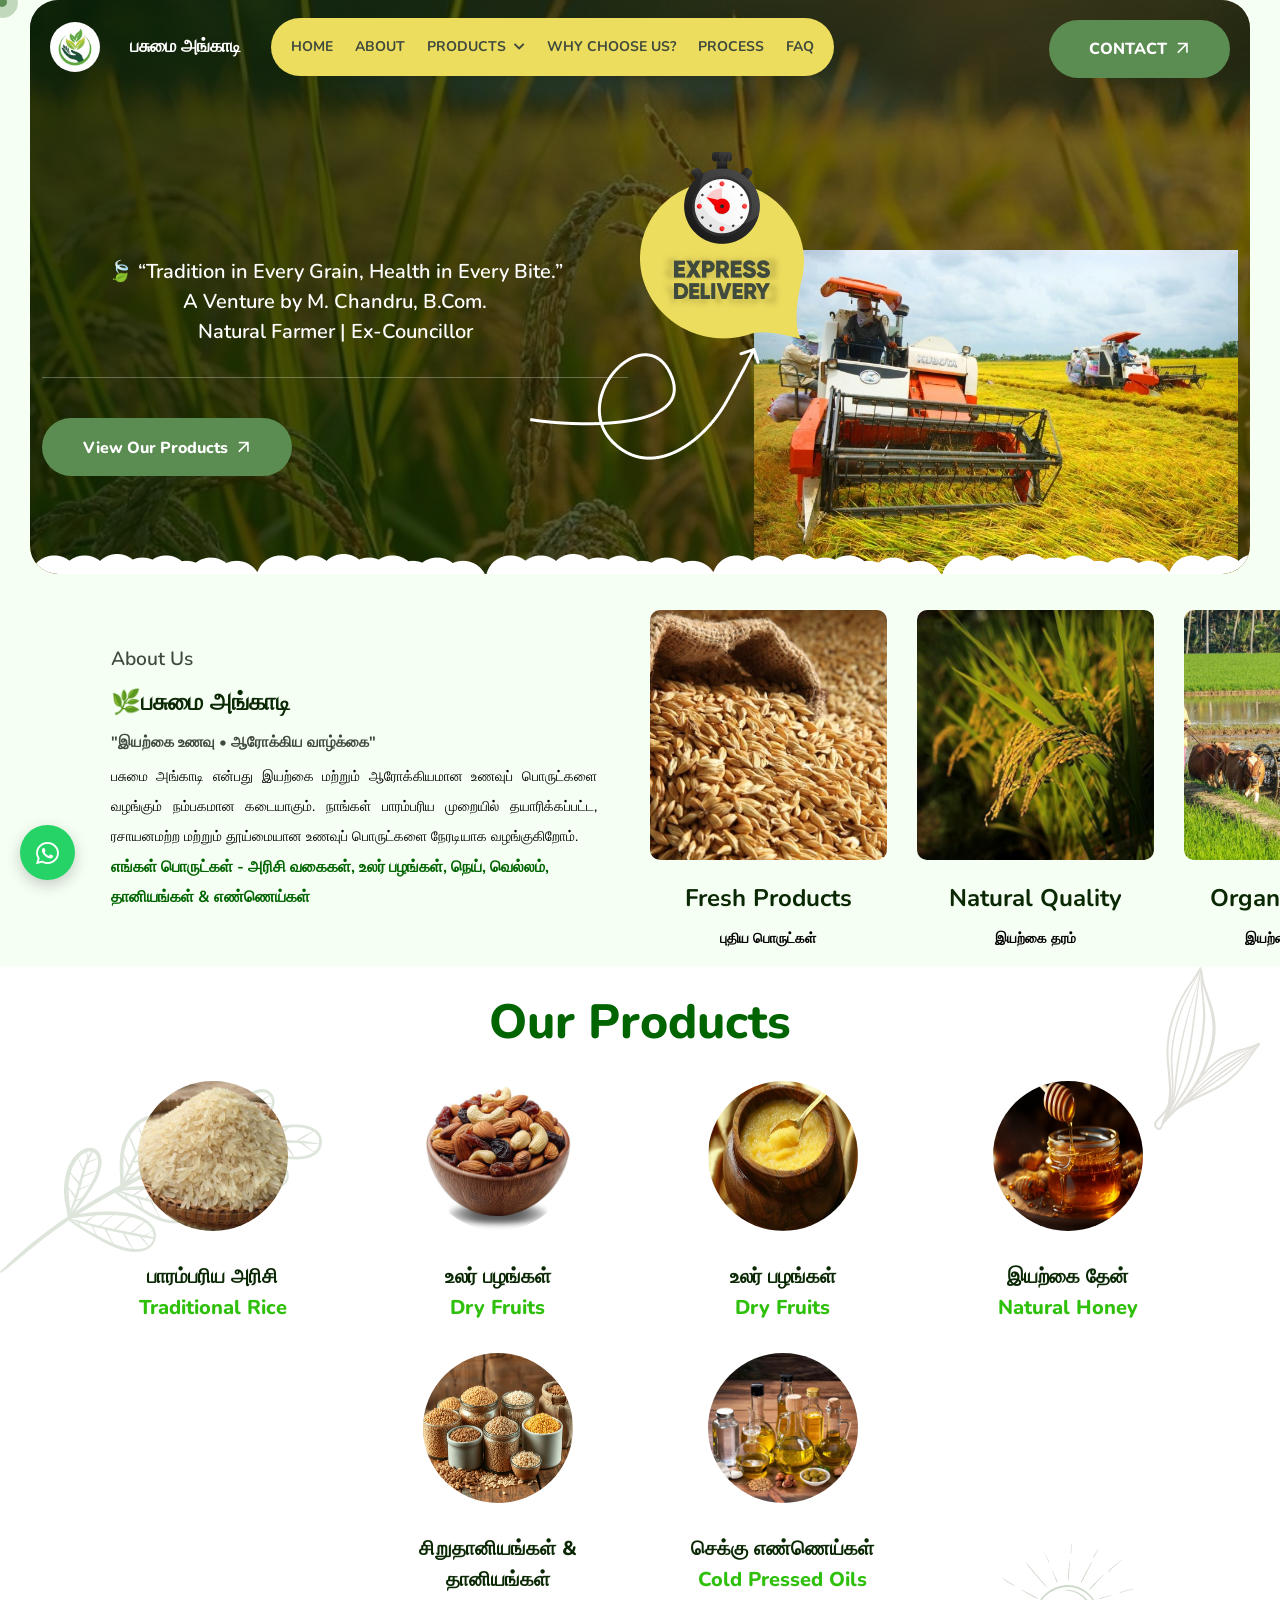
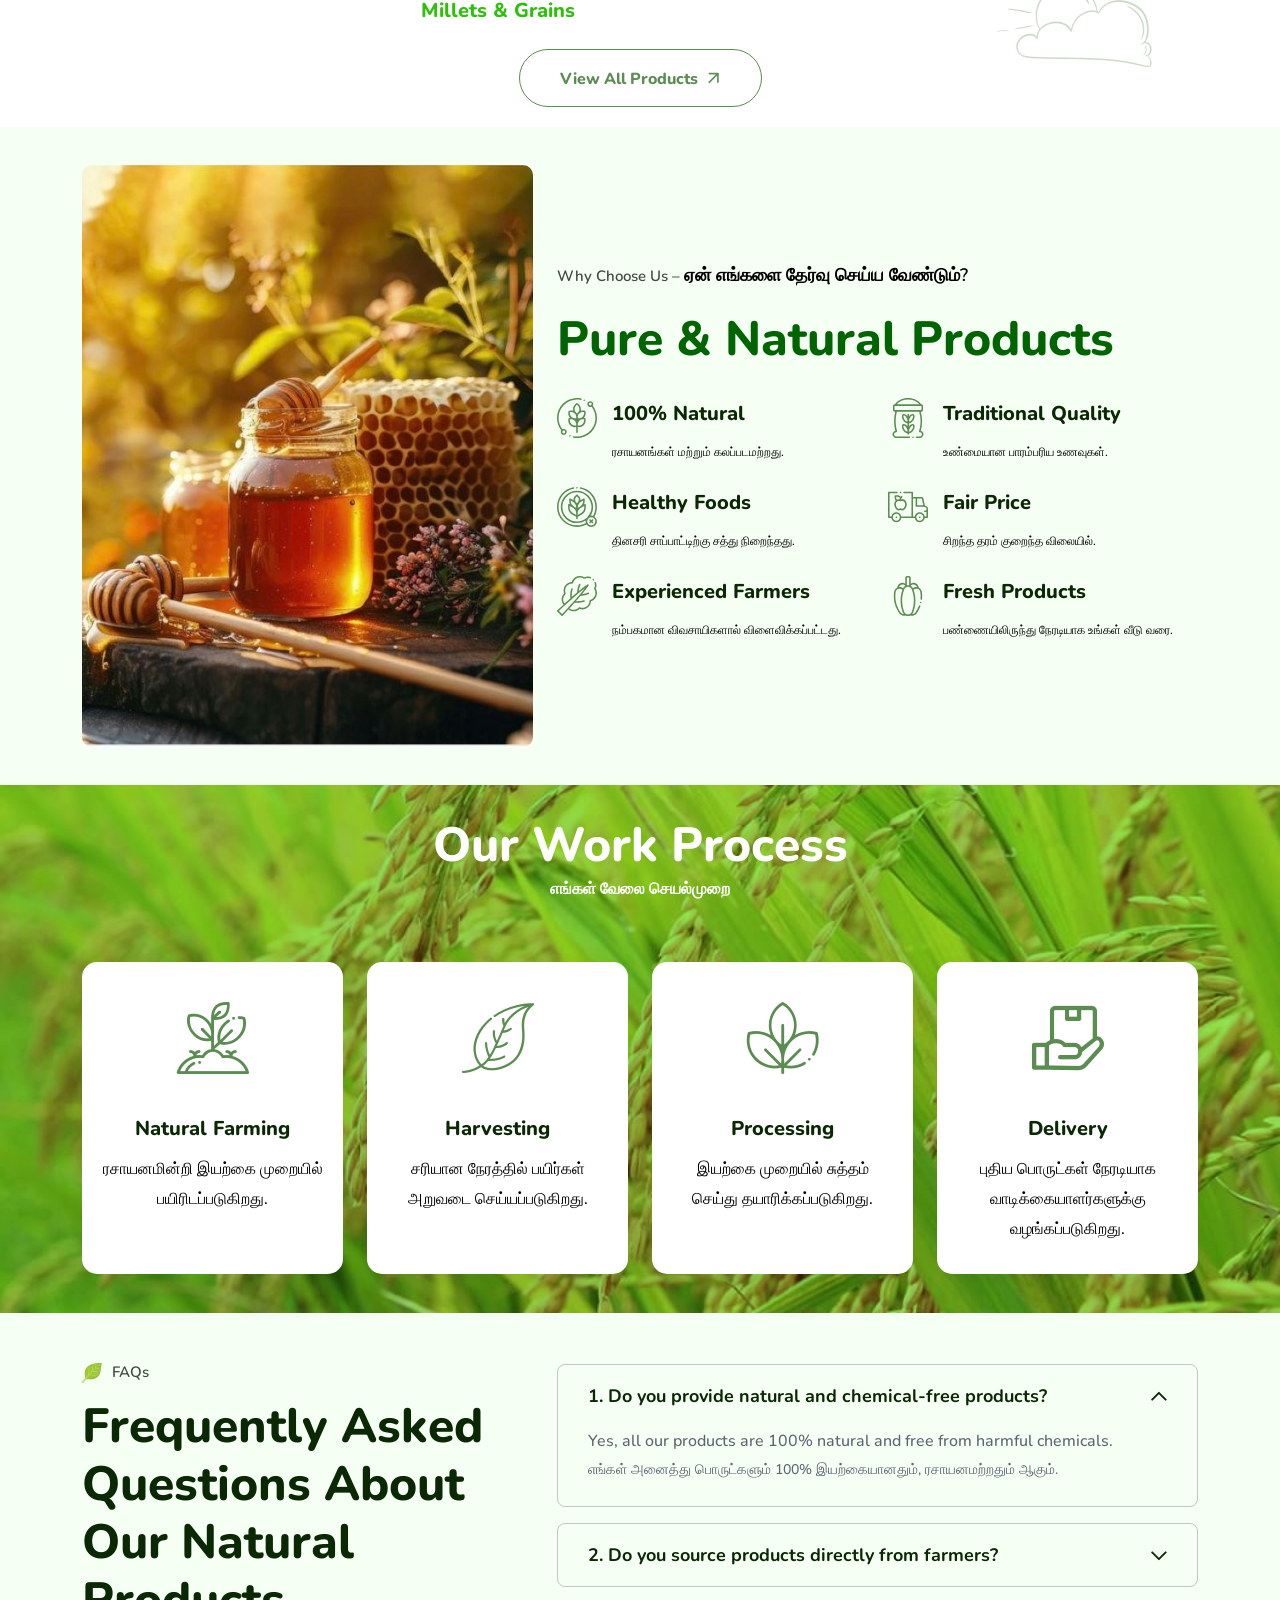
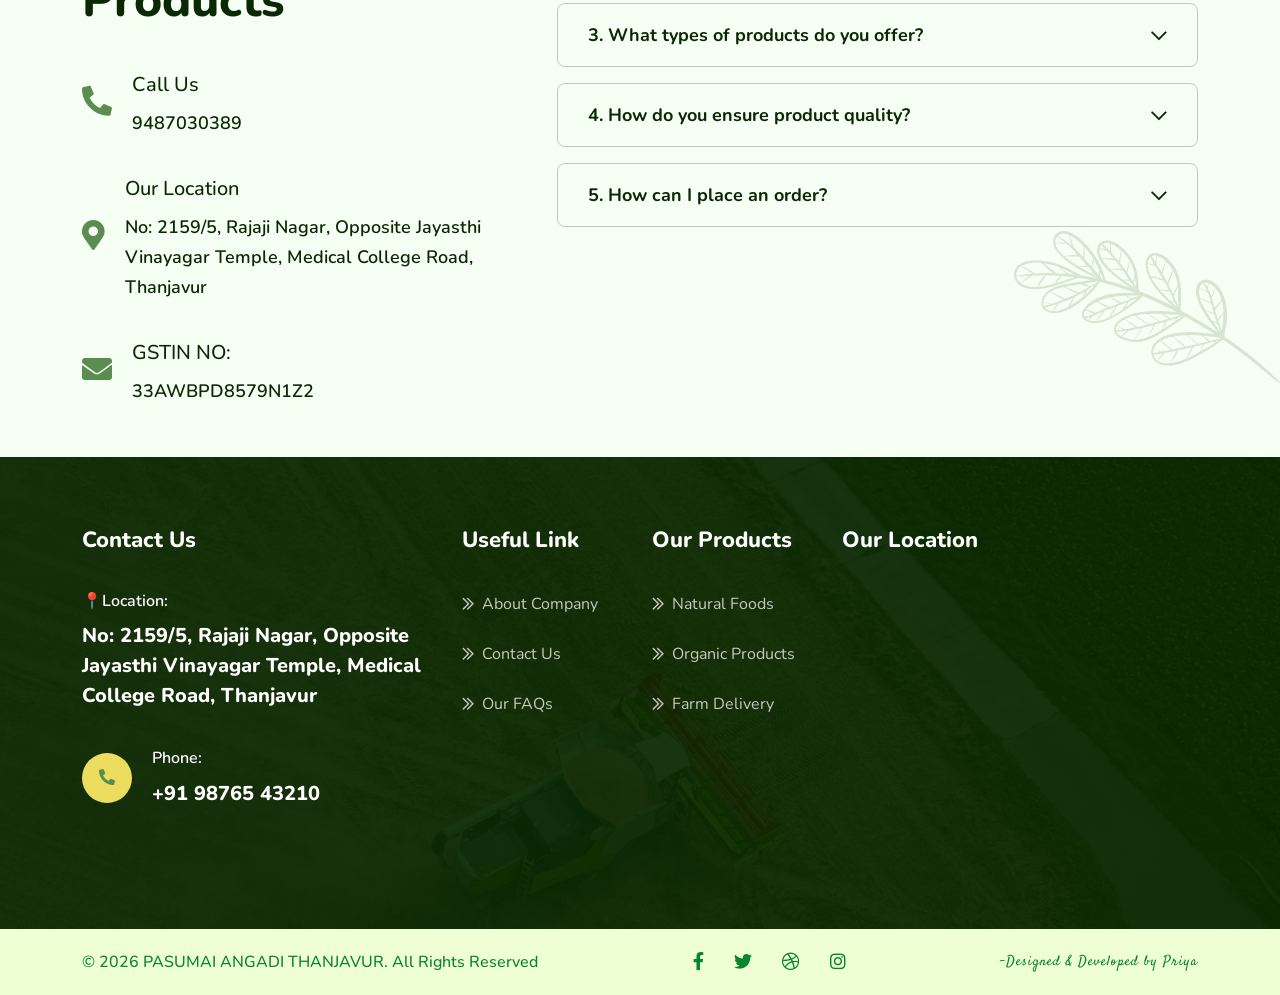
==== modinathemes.com/agron-html/index.html @ d7819778 "demo" ====
<!DOCTYPE html>
<html lang="en">
    <!--<< Header Area >>-->
    
<!-- Mirrored from modinathemes.com/agron-html/index-3.html by HTTrack Website Copier/3.x [XR&CO'2014], Sun, 12 Apr 2026 14:14:24 GMT -->
<head>
        <!-- ========== Meta Tags ========== -->
        <meta charset="UTF-8">
        <meta http-equiv="X-UA-Compatible" content="IE=edge">
        <meta name="viewport" content="width=device-width, initial-scale=1">
        <meta name="author" content="modinatheme">
        <meta name="description" content="Agron - Agriculture & Organic Farm HTML Template">
        <!-- ======== Page title ============ -->
        <title>பசுமை அங்காடி</title>
        <!--<< Favicon >>-->
        <link rel="shortcut icon" href="assets/img/favicon.svg">
        <!--<< Bootstrap min.css >>-->
        <link rel="stylesheet" href="assets/css/bootstrap.min.css">
        <!--<< Font Awesome.css >>-->
        <link rel="stylesheet" href="assets/css/font-awesome.css">
        <!--<< Animate.css >>-->
        <link rel="stylesheet" href="assets/css/animate.css">
        <!--<< Magnific Popup.css >>-->
        <link rel="stylesheet" href="assets/css/magnific-popup.css">
        <!--<< MeanMenu.css >>-->
        <link rel="stylesheet" href="assets/css/meanmenu.css">
        <!--<< Odometer.css >>-->
        <link rel="stylesheet" href="assets/css/odometer.css">
        <!--<< Swiper Bundle.css >>-->
        <link rel="stylesheet" href="assets/css/swiper-bundle.min.css">
        <!--<< Nice Select.css >>-->
        <link rel="stylesheet" href="assets/css/nice-select.css">
        <!--<< Main.css >>-->
        <link rel="stylesheet" href="assets/css/main.css">
<link href="https://fonts.googleapis.com/css2?family=Satisfy&display=swap" rel="stylesheet">
    </head>
    <body>

       

        <!-- Back To Top Start -->
        <button id="back-top" class="back-to-top">
             <i class="far fa-arrow-up"></i>
        </button>

        <!-- MouseCursor Start -->
        <div class="mouseCursor cursor-outer"></div>
        <div class="mouseCursor cursor-inner"></div>

        <!-- Offcanvas Area Start -->
        <div class="fix-area">
            <div class="offcanvas__info">
                <div class="offcanvas__wrapper">
                    <div class="offcanvas__content">
                        <div class="offcanvas__top mb-5 d-flex justify-content-between align-items-center">
                            <div class="offcanvas__logo">
                                <a href="index.html">
                                    <img src="assets/img/logoo.jpg" alt="logo-img">
                                </a>
                            </div>
                            <div class="offcanvas__close">
                                <button>
                                    <i class="fas fa-times"></i>
                                </button>
                            </div>
                        </div>
                        <h6 class="offcanvas-title" style="font-size: medium;">"Natural Food • Healthy Life"!</h6>
                        <p>
Pachai Angadi is a trusted store that provides natural and healthy food products. We deliver traditional, chemical-free, and pure food items directly to you, prepared using time-honored methods.
</p>
                        <div class="mobile-menu fix mt-15"></div>
                        <div class="social-icon d-flex align-items-center">
                            <a href="javascript:void(0)"><i class="fab fa-facebook-f"></i></a>
                            <a href="javascript:void(0)"><i class="fab fa-twitter"></i></a>
                            <a href="javascript:void(0)"><i class="fab fa-youtube"></i></a>
                            <a href="javascript:void(0)"><i class="fab fa-linkedin-in"></i></a>
                        </div>

                        <div class="offcanvas__contact">
                            <h3>Contact Us</h3>
                            <ul class="contact-list">
                                <li>
                                    <div class="content">
                                        <p>Call Us</p>
                                        <h4><a href="tel:+4903983493999">9487030389</a></h4>
                                    </div>
                                </li>

                                <li>
                                    <div class="content">
                                        <p>Location</p>
                                        <h4>
                                            No: 2159/5, Rajaji Nagar,
Opposite Jayasthi Vinayagar Temple,
Medical College Road,
Thanjavur
                                        </h4>
                                    </div>
                                </li>
                            </ul>
                        </div>
                       <a href="#" class="theme-btn">
                            CONTACT
                            <i class="far fa-arrow-right"></i>
                        </a>
                    </div>
                </div>
            </div>
        </div>
        <div class="offcanvas__overlay"></div>

        <!-- Header Section Start -->
        <header class="header-section-3">
            <div class="header-top-3">
                <div class="container-fluid">
                    <div class="header-top-wrapper3">
                        <p>
                            <img src="assets/img/fi.png" alt="img">
                            Currently we are growing and selling organic food.
                        </p>
                        <div class="top-line"></div>
                        <div class="header-info">
                            <div class="list-item">
                                <img src="assets/img/icon/icon1.svg" alt="img">
                                <span>San Francisco 88/90 NY</span>
                            </div>
                             <div class="top-line"></div>
                             <div class="list-item">
                                <img src="assets/img/icon/icon2.svg" alt="img">
                                <a href="mailto:agron@gmial.com">
                                    agron@gmial.com
                                </a>
                            </div>
                             <div class="top-line"></div>
                            <div class="list-item">
                                <img src="assets/img/icon/icon3.svg" alt="img">
                                <a href="tel:+00479394888">
                                    +00 (47) 939 4888
                                </a>
                            </div>
                             <div class="top-line"></div>
                              <div class="list-item">
                                <img src="assets/img/icon/icon4.svg" alt="img">
                                <span>Mon - Sat: 09.00 to 06.00</span>
                            </div>
                        </div>
                        <div class="head-right">
                        <div class="flag-wrap">
                            <div class="flag">
                                <img src="assets/img/flag.png" alt="flag">
                            </div>
                            <select class="single-select w-100">
                                <option>EN</option>
                                <option>AU</option>
                                <option>NZ</option>
                            </select>
                        </div>
                        <div class="line-shape"></div>
                        <div class="social-icon">
                            <a href="#"><i class="fab fa-facebook-f"></i></a>
                            <a href="#"><i class="fab fa-twitter"></i></a>
                            <a href="#"><i class="fab fa-dribbble"></i></a>
                            <a href="#"><i class="fab fa-instagram"></i></a>
                        </div>
                    </div>
                    </div>
                </div>
            </div>
            <div class="header-wrapper3">
                <div id="header-sticky" class="header-3">
                    <div class="mega-menu-wrapper">
                        <div class="header-main">
                            <div class="header-left">
                            <div class="head-logo">
                                <a href="index.html" class="header-logo">
                                    <img src="assets/img/logoo.jpg" alt="img">
                                </a>
                                <a href="index.html" class="header-logo2 d-none">
                                    <img src="assets/img/logoo.jpg" alt="img" style="width:50px;border-radius: 50%;">
                                </a>
                          
                                <span class="pxl-icon-item "> 
                                    <svg xmlns="http://www.w3.org/2000/svg" width="28" height="28" viewBox="0 0 28 28" fill="none"><path d="M0 0V28C0 15 11.5 0 27.5 0H0Z" fill="currentcolor"></path></svg> 
                                </span>
                                <span class="pxl-icon-item2"> 
                                    <svg xmlns="http://www.w3.org/2000/svg" width="28" height="28" viewBox="0 0 28 28" fill="none"><path d="M0 0V28C0 15 11.5 0 27.5 0H0Z" fill="currentcolor"></path></svg> 
                                </span>
                            </div>
                            <div>
                                      <h4 style="color: white;text-align: center;font-weight: bolder;">பசுமை அங்காடி</h4>
                            </div>
                            <div class="mean__menu-wrapper">
                                <div class="main-menu">
                                    <nav id="mobile-menu">
                                    <ul>
    <li>
        <a href="#HOME">HOME</a>
    </li>

    <li>
        <a href="#ABOUT">ABOUT</a>
    </li>

    <li>
        <a href="#PRODUCTS">
            PRODUCTS <i class="fas fa-chevron-down"></i>
        </a>

        <ul class="submenu">
            <li><a href="rice.html">RICE VARIETY</a></li>
            <li><a href="shop.html#dryfruits">DRY FRUITS</a></li>
            <li><a href="shop.html#honey">HONEY</a></li>
            <li><a href="shop.html#ghee">GHEE</a></li>
            <li><a href="shop.html#jaggery">JAGGERY</a></li>
            <li><a href="shop.html#oil">OIL</a></li>
        </ul>
    </li>

    <li>
        <a href="#WHYCHOOSEUS">WHY CHOOSE US?</a>
    </li>

    <li>
        <a href="#PROCESS">PROCESS</a>
    </li>

    <li>
        <a href="#FAQ">FAQ</a>
    </li>


</ul>
                                </nav>
                                </div>
                            </div>
                            </div>
                            <div class="header-right d-flex justify-content-end align-items-center">
                              
                                <div class="head-button">
                                    <span class="pxl-icon-item3"> 
                                        <svg xmlns="http://www.w3.org/2000/svg" width="28" height="28" viewBox="0 0 28 28" fill="none"><path d="M0 0V28C0 15 11.5 0 27.5 0H0Z" fill="currentcolor"></path></svg> 
                                    </span>
                                    <a href="#CONTACT" class="theme-btn">
                                            CONTACT
                                        <i class="far fa-arrow-right"></i>
                                    </a>
                                    <span class="pxl-icon-item4"> 
                                        <svg xmlns="http://www.w3.org/2000/svg" width="28" height="28" viewBox="0 0 28 28" fill="none"><path d="M0 0V28C0 15 11.5 0 27.5 0H0Z" fill="currentcolor"></path></svg> 
                                    </span>
                                </div>
                              
                                <div class="header__hamburger my-auto d-xl-none">
                                    <div class="sidebar__toggle">
                                        <div class="header-bar">
                                            <span></span>
                                            <span></span>
                                            <span></span>
                                        </div>
                                    </div>
                                </div>
                            </div>
                        </div>
                    </div>
                </div>
            </div>
        </header>


        <!-- Hero Section Start -->
         <div id="HOME">
        <section class="hero-section-3 hero-3 bg-cover" style="background-image: url('assets/img/banner.jpg');">
            <div class="container">
                <div class="row justify-content-between align-items-center">
                    <div class="col-lg-6">
                        <div class="hero-content">
                            <h1 class="text-anim" style="color: white;">
                              Organic Shop
                            </h1>
                            <p class="wow fadeInUp" style="text-align: center;">
                               🍃 “Tradition in Every Grain, Health in Every Bite.”
                               <span><br>A Venture by M. Chandru, B.Com.</span><br><span>Natural Farmer | Ex-Councillor</span>
                            </p>
                            <div class="hero-button wow fadeInUp" data-wow-delay=".3s">
                                <a href="shop.html" class="theme-btn">
                                    View Our Products
                                    <i class="far fa-arrow-right"></i>
                                </a>
                            </div>
                        </div>
                    </div>
                    <div class="col-lg-5 mt-4 mt-lg-0 wow fadeInUp" data-wow-delay=".3s">
                        <div class="hero-image">
                            <img src="assets/img/ban.jpg" alt="img">
                        </div>
                    </div>
                </div>
            </div>
            <div class="hero-line">
                <img src="assets/img/home-3/hero-line.png" alt="img">
            </div>
            <div class="hero-shape float-bob-y">
                <img src="assets/img/home-3/hero-shape.png" alt="">
            </div>
            <div class="hero-shape2 float-bob-x">
                <img src="assets/img/home-3/hero-shape-2.png" alt="">
            </div>
        </section>
 </div>

<div id="ABOUT">
       <!-- About Section Start -->
<section class="about-section-5 section-padding fix section-bg" style="margin-top:2%;background-color: #f6fff4;">
    <div class="container">
        <div class="about-wrapper-5">
            <div class="row g-4">

                <!-- LEFT -->
                <div class="col-xl-5 col-lg-5"  style="padding: 3%;">
                    <div class="about-left-items">

                        <div class="section-title mb-0">
                            <span style="font-size: larger;">
                                About Us
                            </span>

                            <h3>
                                🌿பசுமை அங்காடி <br> <span style="font-weight: bold;">"இயற்கை உணவு • ஆரோக்கிய வாழ்க்கை"</span>
                            </h3>
                        </div>

                        <p class="about-text" style="font-size:14px; color:#000;text-align: justify;margin-top: -2%;">
                            <span>
பசுமை அங்காடி என்பது இயற்கை மற்றும் ஆரோக்கியமான உணவுப் பொருட்களை வழங்கும் நம்பகமான கடையாகும்.
நாங்கள் பாரம்பரிய முறையில் தயாரிக்கப்பட்ட, ரசாயனமற்ற மற்றும் தூய்மையான உணவுப் பொருட்களை நேரடியாக வழங்குகிறோம்.                            </span>
</p>
<span style="font-weight: bold;color:darkgreen;">எங்கள் பொருட்கள் - 
அரிசி வகைகள்,
உலர் பழங்கள்,
நெய்,
வெல்லம்,
தானியங்கள் &
எண்ணெய்கள்</span>    
                        

                    </div>
                </div>

                <!-- RIGHT -->
                <div class="col-xl-7 col-lg-7">
                    <div class="about-right-thumb">
                        <div class="swiper about-slide-5">
                            <div class="swiper-wrapper">

                                <div class="swiper-slide">
                                    <div class="about-thumb-box">
                                        <div class="thumb">
                                            <img src="assets/img/abt1.jpg">
                                        </div>
                                        <h3>
                                            Organic Farming <br>
                                            <span style="font-size:14px; color:#000;">இயற்கை விவசாயம்</span>
                                        </h3>
                                    </div>
                                </div>

                                <div class="swiper-slide">
                                    <div class="about-thumb-box">
                                        <div class="thumb">
                           <img src="assets/img/abt2.jpg">
                                        </div>
                                        <h3>
                                            Fresh Products <br>
                                            <span style="font-size:14px;  color:#000;">புதிய பொருட்கள்</span>
                                        </h3>
                                    </div>
                                </div>

                                <div class="swiper-slide">
                                    <div class="about-thumb-box">
                                        <div class="thumb">
                             <img src="assets/img/abt3.jpg">

                                        </div>
                                        <h3>
                                            Natural Quality<br>
                                            <span style="font-size:14px;  color:#000;">இயற்கை தரம்</span>
                                        </h3>
                                    </div>
                                </div>

                            </div>
                        </div>
                    </div>
                </div>

            </div>
        </div>
    </div>
</section>
</div>


<div id="PRODUCTS">
        <!-- Product Section Start -->
        <section class="product-section-2 section-padding fix pt-0" style="background-color: #ffffff;">
                                        <h2 style="text-align: center;margin-top: 2%;color: darkgreen;">
                                Our Products 
                            </h2>
            <div class="shape-1 d-none d-xl-block float-bob-y">
                <img src="assets/img/home-2/product/shape-01.png" alt="img">
            </div>
            <div class="shape-2 d-none d-xl-block float-bob-x">
                <img src="assets/img/home-2/product/shape-02.png" alt="img">
            </div>
            <div class="shape-3 d-none d-xl-block float-bob-x">
                <img src="assets/img/home-2/product/shape-03.png" alt="img">
            </div>
            <div class="container">
                <div class="row" style="display: flex;
    flex-wrap: wrap;
    justify-content: center;">
                    <div class="col-xl-3 col-lg-4 col-md-6 col-sm-6 wow fadeInUp" data-wow-delay=".2s">
                        <div class="product-box-items-2">
                            <div class="image">
                                <img src="assets/img/rice.jpg" 
                                alt="img" style="width: 150px;height: 150px;border-radius: 50%;">
                            </div>
                            <div class="content">
                               <h3 style="font-size:20px;">
    பாரம்பரிய அரிசி <br>
    <span style="color:#2fc00b;">Traditional Rice</span>
</h3>

                            </div>
                        </div>
                    </div>
                    <div class="col-xl-3 col-lg-4 col-md-6 col-sm-6 wow fadeInUp" data-wow-delay=".4s">
                        <div class="product-box-items-2">
                            <div class="image">
                                 <img src="assets/img/dry.jpg" 
                                alt="img" style="width: 150px;height: 150px;border-radius: 50%;">
                            </div>
                            <div class="content">
                              <h3 style="font-size:20px;">
    உலர் பழங்கள் <br>
    <span style="color:#2fc00b;">Dry Fruits</span>
</h3>

                            </div>
                        </div>
                    </div>
                    <div class="col-xl-3 col-lg-4 col-md-6 col-sm-6 wow fadeInUp" data-wow-delay=".6s">
                        <div class="product-box-items-2">
                            <div class="image">
                             <img src="assets/img/ghee.jpg" 
                                alt="img" style="width: 150px;height: 150px;border-radius: 50%;">
                            </div>
                            <div class="content">
                             <h3 style="font-size:20px;">
    உலர் பழங்கள் <br>
    <span style="color:#2fc00b;">Dry Fruits</span>
</h3>

                            </div>
                        </div>
                    </div>
                    <div class="col-xl-3 col-lg-4 col-md-6 col-sm-6 wow fadeInUp" data-wow-delay=".8s">
                        <div class="product-box-items-2">
                            <div class="image">
                          <img src="assets/img/honey1.jpg" 
                                alt="img" style="width: 150px;height: 150px;border-radius: 50%;">
                            </div>
                            <div class="content">
                             <h3 style="font-size:20px;">
    இயற்கை தேன் <br>
    <span style="color:#2fc00b;">Natural Honey</span>
</h3>

                            </div>
                        </div>
                    </div>
                    <div class="col-xl-3 col-lg-4 col-md-6 col-sm-6 wow fadeInUp" data-wow-delay=".2s">
                        <div class="product-box-items-2">
                            <div class="image">
              <img src="assets/img/grains.jpg" 
                                alt="img" style="width: 150px;height: 150px;border-radius: 50%;">
                            </div>
                            <div class="content">
                              <h3 style="font-size:20px;">
    சிறுதானியங்கள் & தானியங்கள் <br>
    <span style="color:#2fc00b;">Millets & Grains</span>
</h3>

                            </div>
                        </div>
                    </div>
                    <div class="col-xl-3 col-lg-4 col-md-6 col-sm-6 wow fadeInUp" data-wow-delay=".4s">
                        <div class="product-box-items-2">
                            <div class="image">
                         <div class="image">
              <img src="assets/img/oil.jpg" alt="img" style="width: 150px;height: 150px;border-radius: 50%;">
                            </div>
                            <div class="content">
                             <h3 style="font-size:20px;">
    செக்கு எண்ணெய்கள் <br>
    <span style="color:#2fc00b;">Cold Pressed Oils</span>
</h3>
                            </div>
                        </div>
                    </div>
                </div>
                <div class="product-bottom-btn text-center wow fadeInUp" data-wow-delay=".9s" style="margin-top:2%;">
                    <a href="shop.html" class="theme-btn">
                        View All Products <i class="far fa-arrow-right"></i>
                    </a>
                </div>
            </div>
        </section>
</div>
       

<div id="WHYCHOOSEUS">
<!-- Choose Us Section Start -->
<section class="choose-us-section-6 section-padding section-bg" style="padding: 3%;background-color: #f6fff4;"">
    <div class="container">
        <div class="choose-us-wrapper-6">
            <div class="row g-4 align-items-center">

                <!-- IMAGE -->
                <div class="col-lg-5">
                    <div class="choose-left-img">
                        <img src="assets/img/honey.jpg" alt="img" style="width:100%; border-radius:10px;">
                    </div>
                </div>

                <!-- CONTENT -->
                <div class="col-lg-7">
                    <div class="choose-us-content">

                        <!-- TITLE -->
                        <div class="section-title mb-0">
                            <span>
                                Why Choose Us – 
                                <span style="font-size:18px; color:#000;">ஏன் எங்களை தேர்வு செய்ய வேண்டும்?</span>
                            </span>

                            <h2 style="color: darkgreen;">
                                Pure & Natural Products 
                            </h2>
                        </div>

                        <div class="icon-items-area" style="display:flex; gap:20px; margin-top:30px; flex-wrap:wrap;">

                            <!-- LEFT LIST -->
                            <ul style="list-style:none; padding:0; flex:1;">

                                <li style="display:flex; gap:15px; margin-bottom:20px;">
                                    <div class="icon">
                                        <img src="assets/img/home-5/choose/icon-1.svg" width="40">
                                    </div>
                                    <div class="content">
                                        <h3>
                                            100% Natural 
                                        </h3>
                                        <p>
                                        
                                            <span style="font-size:12px; color:#000;">
                                                ரசாயனங்கள் மற்றும் கலப்படமற்றது.
                                            </span>
                                        </p>
                                    </div>
                                </li>

                                <li style="display:flex; gap:15px; margin-bottom:20px;">
                                    <div class="icon">
                                        <img src="assets/img/home-5/choose/icon-2.svg" width="40">
                                    </div>
                                    <div class="content">
                                        <h3>
                                            Healthy Foods 
                                        </h3>
                                        <p>
                                          
                                            <span style="font-size:12px; color:#000;">
                                                தினசரி சாப்பாட்டிற்கு சத்து நிறைந்தது.
                                            </span>
                                        </p>
                                    </div>
                                </li>

                                <li style="display:flex; gap:15px;">
                                    <div class="icon">
                                        <img src="assets/img/home-5/choose/icon-3.svg" width="40">
                                    </div>
                                    <div class="content">
                                        <h3>
                                            Experienced Farmers 
                                        </h3>
                                        <p>
                                     
                                            <span style="font-size:12px; color:#000;">
                                                நம்பகமான விவசாயிகளால் விளைவிக்கப்பட்டது.
                                            </span>
                                        </p>
                                    </div>
                                </li>

                            </ul>

                            <!-- RIGHT LIST -->
                            <ul style="list-style:none; padding:0; flex:1;">

                                <li style="display:flex; gap:15px; margin-bottom:20px;">
                                    <div class="icon">
                                        <img src="assets/img/home-5/choose/icon-4.svg" width="40">
                                    </div>
                                    <div class="content">
                                        <h3>
                                            Traditional Quality 
                                        </h3>
                                        <p>
                                     
                                            <span style="font-size:12px; color:#000;">
                                                உண்மையான பாரம்பரிய உணவுகள்.
                                            </span>
                                        </p>
                                    </div>
                                </li>

                                <li style="display:flex; gap:15px; margin-bottom:20px;">
                                    <div class="icon">
                                        <img src="assets/img/home-5/choose/icon-5.svg" width="40">
                                    </div>
                                    <div class="content">
                                        <h3>
                                            Fair Price 
                                        </h3>
                                        <p>
                                        
                                            <span style="font-size:12px; color:#000;">
                                                சிறந்த தரம் குறைந்த விலையில்.
                                            </span>
                                        </p>
                                    </div>
                                </li>

                                <li style="display:flex; gap:15px;">
                                    <div class="icon">
                                        <img src="assets/img/home-5/choose/icon-6.svg" width="40">
                                    </div>
                                    <div class="content">
                                        <h3>
                                            Fresh Products 
                                        </h3>
                                        <p>
                                      
                                            <span style="font-size:12px; color:#000;">
                                                பண்ணையிலிருந்து நேரடியாக உங்கள் வீடு வரை.
                                            </span>
                                        </p>
                                    </div>
                                </li>

                            </ul>

                        </div>

                    </div>
                </div>

            </div>
        </div>
    </div>
</section>
</div>

<!-- Work Process Section Start -->
<section class="feature-section-5 section-padding fix" 
style="background-color: rgba(6, 100, 28, 0.443);
padding: 3%;
background-image: url('assets/img/farmprocess.jpg');
background-repeat: no-repeat;
background-blend-mode: overlay;
background-position: center;
background-size: cover;" id="PROCESS">

    <div class="container">

        <!-- TITLE -->
        <div class="section-title text-center mb-5">
            <h2 style="color: white;">Our Work Process</h2>
            <span style="font-size:16px; color:#ffffff;">
                எங்கள் வேலை செயல்முறை
            </span>
        </div>

        <div class="row g-4">

            <!-- Step 1 -->
            <div class="col-xl-3 col-lg-4 col-md-6 col-sm-6 wow fadeInUp" data-wow-delay=".2s">
                <div class="products-feature-icon-box-5 process-box">
                    <div class="icon">
                        <i class="flaticon-plant"></i>
                    </div>
                    <div class="content">
                        <h4>Natural Farming</h4>
                        <p style="color:#000;">
                            ரசாயனமின்றி இயற்கை முறையில் பயிரிடப்படுகிறது.
                        </p>
                    </div>
                </div>
            </div>

            <!-- Step 2 -->
            <div class="col-xl-3 col-lg-4 col-md-6 col-sm-6 wow fadeInUp" data-wow-delay=".4s">
                <div class="products-feature-icon-box-5 process-box">
                    <div class="icon">
                        <i class="flaticon-leaf-1"></i>
                    </div>
                    <div class="content">
                        <h4>Harvesting</h4>
                        <p style="color:#000;">
                            சரியான நேரத்தில் பயிர்கள் அறுவடை செய்யப்படுகிறது.
                        </p>
                    </div>
                </div>
            </div>

            <!-- Step 3 -->
            <div class="col-xl-3 col-lg-4 col-md-6 col-sm-6 wow fadeInUp" data-wow-delay=".6s">
                <div class="products-feature-icon-box-5 process-box">
                    <div class="icon">
                        <i class="flaticon-eco-friendly-1"></i>
                    </div>
                    <div class="content">
                        <h4>Processing</h4>
                        <p style="color:#000;">
                            இயற்கை முறையில் சுத்தம் செய்து தயாரிக்கப்படுகிறது.
                        </p>
                    </div>
                </div>
            </div>

            <!-- Step 4 -->
            <div class="col-xl-3 col-lg-4 col-md-6 col-sm-6 wow fadeInUp" data-wow-delay=".8s">
                <div class="products-feature-icon-box-5 process-box">
                    <div class="icon">
                        <i class="flaticon-delivery"></i>
                    </div>
                    <div class="content">
                        <h4>Delivery</h4>
                        <p style="color:#000;">
                            புதிய பொருட்கள் நேரடியாக வாடிக்கையாளர்களுக்கு வழங்கப்படுகிறது.
                        </p>
                    </div>
                </div>
            </div>

        </div>

    </div>
</section>

<!-- Faq Section Start -->
<section class="faq-section-5 section-padding fix" style="padding:4%;" id="FAQ">

    <div class="shape-1 float-bob-y">
        <img src="assets/img/home-5/faq-shape.png" alt="img">
    </div>

    <div class="container">
        <div class="faq-wrapper-2">
            <div class="row g-4">

                <!-- LEFT SIDE -->
                <div class="col-lg-5">
                    <div class="faq-left-items">

                        <div class="section-title mb-0">
                            <span class="wow fadeInUp">
                                <img src="assets/img/sub-title.svg" alt="img">FAQs
                            </span>

                            <h2 class="text-anim">
                                Frequently Asked Questions About Our Natural Products
                            </h2>
                        </div>

                        <ul>

                            <li class="wow fadeInUp" data-wow-delay=".3s">
                                <div class="icon">
                                    <i class="fas fa-phone-alt"></i>
                                </div>
                                <div class="content">
                                    <h5>Call Us</h5>
                                    <p><a href="tel:+919876543210">9487030389</a></p>
                                </div>
                            </li>

                            <li class="wow fadeInUp" data-wow-delay=".5s">
                                <div class="icon">
                                    <i class="fas fa-map-marker-alt"></i>
                                </div>
                                <div class="content">
                                    <h5>Our Location</h5>
                                    <p>No: 2159/5, Rajaji Nagar,
Opposite Jayasthi Vinayagar Temple,
Medical College Road,
Thanjavur</p>
                                </div>
                            </li>

                            <li class="wow fadeInUp" data-wow-delay=".7s">
                                <div class="icon">
                                    <i class="fas fa-envelope"></i>
                                </div>
                                <div class="content">
                                    <h5>GSTIN NO:</h5>
                                    <p><a href="mailto:info@yourfarm.com">33AWBPD8579N1Z2</a></p>
                                </div>
                            </li>

                        </ul>

                    </div>
                </div>

                <!-- RIGHT SIDE -->
                <div class="col-lg-7">
                    <div class="faq-page-items mt-0">

                        <ul class="accordion-box">

                            <!-- 1 -->
                            <li class="accordion block active-block wow fadeInUp">
                                <div class="acc-btn active">
                                   1. Do you provide natural and chemical-free products?
                                    <div class="icon far fa-chevron-down"></div>
                                </div>
                                <div class="acc-content current">
                                    <div class="content">
                                        <div class="text">
                                            Yes, all our products are 100% natural and free from harmful chemicals.<br>
                                            <small>எங்கள் அனைத்து பொருட்களும் 100% இயற்கையானதும், ரசாயனமற்றதும் ஆகும்.</small>
                                        </div>
                                    </div>
                                </div>
                            </li>

                            <!-- 2 -->
                            <li class="accordion block wow fadeInUp" data-wow-delay=".2s">
                                <div class="acc-btn">
                                2. Do you source products directly from farmers?
                                    <div class="icon far fa-chevron-down"></div>
                                </div>
                                <div class="acc-content">
                                    <div class="content">
                                        <div class="text">
                                            Yes, we collect products directly from trusted farmers to ensure freshness and quality.<br>
                                            <small>நாங்கள் நேரடியாக விவசாயிகளிடமிருந்து பொருட்களை பெறுகிறோம்.</small>
                                        </div>
                                    </div>
                                </div>
                            </li>

                            <!-- 3 -->
                            <li class="accordion block wow fadeInUp" data-wow-delay=".4s">
                                <div class="acc-btn">
                                  3. What types of products do you offer?
                                    <div class="icon far fa-chevron-down"></div>
                                </div>
                                <div class="acc-content">
                                    <div class="content">
                                        <div class="text">
                                            We offer rice varieties, grains, oils, jaggery, dry fruits, and traditional foods.<br>
                                            <small>அரிசி, தானியங்கள், எண்ணெய்கள், வெல்லம், உலர் பழங்கள் போன்றவை கிடைக்கும்.</small>
                                        </div>
                                    </div>
                                </div>
                            </li>

                            <!-- 4 -->
                            <li class="accordion block wow fadeInUp" data-wow-delay=".6s">
                                <div class="acc-btn">
                                 4. How do you ensure product quality?
                                    <div class="icon far fa-chevron-down"></div>
                                </div>
                                <div class="acc-content">
                                    <div class="content">
                                        <div class="text">
                                            All products are carefully checked and sourced from reliable farmers to maintain high quality.<br>
                                            <small>நம்பகமான விவசாயிகளிடமிருந்து தேர்ந்தெடுத்து தரம் உறுதி செய்கிறோம்.</small>
                                        </div>
                                    </div>
                                </div>
                            </li>

                            <!-- 5 -->
                            <li class="accordion block wow fadeInUp" data-wow-delay=".8s">
                                <div class="acc-btn">
                                5. How can I place an order?
                                    <div class="icon far fa-chevron-down"></div>
                                </div>
                                <div class="acc-content">
                                    <div class="content">
                                        <div class="text">
                                            You can contact us via phone or WhatsApp to place your order easily.<br>
                                            <small>தொலைபேசி அல்லது WhatsApp மூலம் எங்களை தொடர்பு கொண்டு ஆர்டர் செய்யலாம்.</small>
                                        </div>
                                    </div>
                                </div>
                            </li>

                        </ul>

                    </div>
                </div>

            </div>
        </div>
    </div>

</section>






<!-- Footer Section Start -->
<footer class="footer-section fix section-padding bg-cover pb-0" 
style="background-image: url('assets/img/home-1/footer-bg.jpg');" id="CONTACT">

    <div class="container" style="margin-top: -5%;">

        <div class="footer-widget-wrapper">
            <div class="row">

                <!-- CONTACT -->
                <div class="col-xl-4 col-lg-6 col-md-8 wow fadeInUp" data-wow-delay=".2s">
                    <div class="footer-widget-items">
                        <div class="widget-head">
                            <h5>Contact Us</h5>
                        </div>
                        <ul class="contact-list">

                            <li>
                               
                                <div class="content">
                                    <h5 style="color: white;">📍Location:</h5>
                                    <p>No: 2159/5, Rajaji Nagar,
Opposite Jayasthi Vinayagar Temple,
Medical College Road,
Thanjavur</p>
                                </div>
                            </li>

                            <li>
                                <div class="icon">
                                    <i class="fas fa-phone-alt"></i>
                                </div>
                                <div class="content">
                                    <h5 style="color: white;">Phone:</h5>
                                    <p><a href="tel:+919876543210">+91 98765 43210</a></p>
                                </div>
                            </li>
                        </ul>
                    </div>
                </div>

                <!-- USEFUL LINKS -->
                <div class="col-xl-2 col-lg-3 col-md-4 col-sm-6 col-6 wow fadeInUp" data-wow-delay=".4s">
                    <div class="footer-widget-items">
                        <div class="widget-head">
                            <h5>Useful Link</h5>
                        </div>
                        <ul class="list-area">
                            <li><a href="#"><i class="far fa-chevron-double-right"></i> About Company</a></li>
                            <li><a href="#"><i class="far fa-chevron-double-right"></i> Contact Us</a></li>
                            <li><a href="#"><i class="far fa-chevron-double-right"></i> Our FAQs</a></li>
                        </ul>
                    </div>
                </div>

                <!-- SERVICES -->
                <div class="col-xl-2 col-lg-3 col-md-6 col-sm-6 col-6 wow fadeInUp" data-wow-delay=".6s">
                    <div class="footer-widget-items">
                        <div class="widget-head">
                            <h5>Our Products</h5>
                        </div>
                        <ul class="list-area">
                            <li><a href="#"><i class="far fa-chevron-double-right"></i> Natural Foods</a></li>
                            <li><a href="#"><i class="far fa-chevron-double-right"></i> Organic Products</a></li>
                            <li><a href="#"><i class="far fa-chevron-double-right"></i> Farm Delivery</a></li>
                        </ul>
                    </div>
                </div>

                <!-- MAP SECTION (REPLACED HERE) -->
                <div class="col-xl-4 col-lg-6 col-md-12 wow fadeInUp" data-wow-delay=".8s">
                    <div class="footer-widget-items">
                        <div class="widget-head">
                            <h5>Our Location</h5>
                        </div>

                        <div class="footer-map">
                            <iframe 
                                src="https://www.google.com/maps?q=Nandambakkam,Chennai&output=embed"
                                loading="lazy">
                            </iframe>
                        </div>

                    </div>
                </div>

            </div>
        </div>

    </div>

      <div class="footer-bottom" style="background-color: rgb(237, 255, 211);">
    <div class="container">
        <div class="footer-bottom-wrapper">

            <!-- LEFT TEXT -->
            <p class="text-1 wow fadeInUp" style="color: #0a842d;">
                © 2026 PASUMAI ANGADI THANJAVUR. All Rights Reserved
            </p>

            <!-- SOCIAL ICONS -->
            <div class="social-icon wow fadeInUp" data-wow-delay=".2s">
                <a href="#"><i class="fab fa-facebook-f" style="color: #0a842d;"></i></a>
                <a href="#"><i class="fab fa-twitter" style="color: #0a842d;"></i></a>
                <a href="#"><i class="fab fa-dribbble" style="color: #0a842d;"></i></a>
                <a href="#"><i class="fab fa-instagram" style="color: #0a842d;"></i></a>
            </div>

<p class="developer-text" style="font-family: 'Satisfy', cursive;color: #0a842d;">
    -Designed & Developed by 
    <span class="designer-name" style="font-family: 'Satisfy', cursive;color: #0a842d;">Priya</span>
</p>

        </div>
    </div>
</div>

<a href="https://wa.me/919876543210?text=Hello%20I%20am%20interested%20in%20your%20products" 
   target="_blank" 
   class="whatsapp-icon">
    <i class="fab fa-whatsapp"></i>
</a>
        </footer>
        

        <!--<< All JS Plugins >>-->
        <script src="assets/js/jquery-3.7.1.min.js"></script>
        <!--<< Bootstrap Js >>-->
        <script src="assets/js/bootstrap.bundle.min.js"></script>
        <!--<< Nice Select Js >>-->
        <script src="assets/js/jquery.nice-select.min.js"></script>
        <!--<< Odometer Js >>-->
        <script src="assets/js/odometer.min.js"></script>
        <!--<< Appear Js >>-->
        <script src="assets/js/jquery.appear.min.js"></script>
        <!--<< Swiper Slider Js >>-->
        <script src="assets/js/swiper-bundle.min.js"></script>
        <!--<< MeanMenu Js >>-->
        <script src="assets/js/jquery.meanmenu.min.js"></script>
        <!--<< Magnific Popup Js >>-->
        <script src="assets/js/jquery.magnific-popup.min.js"></script>
        <!--<< Wow Animation Js >>-->
        <script src="assets/js/wow.min.js"></script>
        <!--<< Gsap Animation Js >>-->
        <script src="assets/js/gsap.min.js"></script>
        <!--<< ScrollTrigger Js >>-->
        <script src="assets/js/ScrollTrigger.min.js"></script>
        <!--<< SplitText Js >>-->
        <script src="assets/js/SplitText.min.js"></script>
        <!--<< splitType Js >>-->
        <script src="assets/js/splitType.js"></script>
        <!--<< Main.js >>-->
        <script src="assets/js/main.js"></script>
    </body>

<!-- Mirrored from modinathemes.com/agron-html/index.html by HTTrack Website Copier/3.x [XR&CO'2014], Sun, 12 Apr 2026 14:13:48 GMT -->
</html>
---- modinathemes.com/agron-html/assets/css/odometer.css ----
.odometer.odometer-auto-theme,
.odometer.odometer-theme-default {
  display: inline-block;
  vertical-align: middle;
  position: relative;
}
.odometer.odometer-auto-theme .odometer-digit,
.odometer.odometer-theme-default .odometer-digit {
  display: inline-block;
  vertical-align: middle;
  position: relative;
}
.odometer.odometer-auto-theme .odometer-digit .odometer-digit-spacer,
.odometer.odometer-theme-default .odometer-digit .odometer-digit-spacer {
  display: inline-block;
  vertical-align: middle;
  visibility: hidden;
}
.odometer.odometer-auto-theme .odometer-digit .odometer-digit-inner,
.odometer.odometer-theme-default .odometer-digit .odometer-digit-inner {
  text-align: left;
  display: block;
  position: absolute;
  top: 0;
  left: 0;
  right: 0;
  bottom: 0;
  overflow: hidden;
}
.odometer.odometer-auto-theme .odometer-digit .odometer-ribbon,
.odometer.odometer-theme-default .odometer-digit .odometer-ribbon {
  display: block;
}
.odometer.odometer-auto-theme .odometer-digit .odometer-ribbon-inner,
.odometer.odometer-theme-default .odometer-digit .odometer-ribbon-inner {
  display: block;
  -webkit-backface-visibility: hidden;
  backface-visibility: hidden;
}
.odometer.odometer-auto-theme .odometer-digit .odometer-value,
.odometer.odometer-theme-default .odometer-digit .odometer-value {
  display: block;
  -webkit-transform: translateZ(0);
  transform: translateZ(0);
}
.odometer.odometer-auto-theme
  .odometer-digit
  .odometer-value.odometer-last-value,
.odometer.odometer-theme-default
  .odometer-digit
  .odometer-value.odometer-last-value {
  position: absolute;
}
.odometer.odometer-auto-theme.odometer-animating-up .odometer-ribbon-inner,
.odometer.odometer-theme-default.odometer-animating-up .odometer-ribbon-inner {
  -webkit-transition: -webkit-transform 2s;
  -moz-transition: -moz-transform 2s;
  -ms-transition: -ms-transform 2s;
  -o-transition: -o-transform 2s;
  transition: transform 2s;
}
.odometer.odometer-auto-theme.odometer-animating-up.odometer-animating
  .odometer-ribbon-inner,
.odometer.odometer-theme-default.odometer-animating-up.odometer-animating
  .odometer-ribbon-inner {
  -webkit-transform: translateY(-100%);
  -moz-transform: translateY(-100%);
  -ms-transform: translateY(-100%);
  -o-transform: translateY(-100%);
  transform: translateY(-100%);
}
.odometer.odometer-auto-theme.odometer-animating-down .odometer-ribbon-inner,
.odometer.odometer-theme-default.odometer-animating-down
  .odometer-ribbon-inner {
  -webkit-transform: translateY(-100%);
  -moz-transform: translateY(-100%);
  -ms-transform: translateY(-100%);
  -o-transform: translateY(-100%);
  transform: translateY(-100%);
}
.odometer.odometer-auto-theme.odometer-animating-down.odometer-animating
  .odometer-ribbon-inner,
.odometer.odometer-theme-default.odometer-animating-down.odometer-animating
  .odometer-ribbon-inner {
  -webkit-transition: -webkit-transform 2s;
  -moz-transition: -moz-transform 2s;
  -ms-transition: -ms-transform 2s;
  -o-transition: -o-transform 2s;
  transition: transform 2s;
  -webkit-transform: translateY(0);
  -moz-transform: translateY(0);
  -ms-transform: translateY(0);
  -o-transform: translateY(0);
  transform: translateY(0);
}

.odometer.odometer-auto-theme .odometer-value,
.odometer.odometer-theme-default .odometer-value {
  text-align: center;
}
---- modinathemes.com/agron-html/assets/css/nice-select.css ----
.nice-select {
  -webkit-tap-highlight-color: transparent;
  background-color: #fff;
  border-radius: 5px; 
  border: 1px solid  #CCCCCC;
  box-sizing: border-box;
  clear: both;
  cursor: pointer;
  display: block;
  float: left;
  color: #6E6E6E; 
  font-family:  "Plus Jakarta Sans", system-ui;
  font-size: 16px;
  font-style: normal;
  font-weight: 400;
  line-height: 26.08px;  
  height: 57px;
  line-height: 40px;
  outline: none;
  padding: 8px 10px; 
  position: relative;
  text-align: left !important;
  -webkit-transition: all 0.2s ease-in-out;
  transition: all 0.2s ease-in-out;
  -webkit-user-select: none;
     -moz-user-select: none;
      -ms-user-select: none;
          user-select: none;
  white-space: nowrap;
  width: auto; }
  .nice-select:hover {
    border-color: #6E6E6E; }
  .nice-select:active, .nice-select.open, .nice-select:focus {
    border-color: #6E6E6E; }
  .nice-select:after {
    border-bottom: 2px solid #6E6E6E;
    border-right: 2px solid #6E6E6E;
    content: '';
    display: block;
    height: 5px;
    margin-top: -4px;
    pointer-events: none;
    position: absolute;
    right: 12px;
    top: 50%;
    -webkit-transform-origin: 66% 66%;
        -ms-transform-origin: 66% 66%;
            transform-origin: 66% 66%;
    -webkit-transform: rotate(45deg);
        -ms-transform: rotate(45deg);
            transform: rotate(45deg);
    -webkit-transition: all 0.15s ease-in-out;
    transition: all 0.15s ease-in-out;
    width: 5px; }
  .nice-select.open:after {
    -webkit-transform: rotate(-135deg);
        -ms-transform: rotate(-135deg);
            transform: rotate(-135deg); }
  .nice-select.open .list {
    opacity: 1;
    pointer-events: auto;
    -webkit-transform: scale(1) translateY(0);
        -ms-transform: scale(1) translateY(0);
            transform: scale(1) translateY(0); }
  .nice-select.disabled {
    border-color: #6E6E6E;
    color: #6E6E6E;
    pointer-events: none; }
    .nice-select.disabled:after {
      border-color: #6E6E6E; }
  .nice-select.wide {
    width: 100%; }
    .nice-select.wide .list {
      left: 0 !important;
      right: 0 !important; }
  .nice-select.right {
    float: right; }
    .nice-select.right .list {
      left: auto;
      right: 0; }
  .nice-select.small {
    font-size: 12px;
    height: 36px;
    line-height: 34px; }
    .nice-select.small:after {
      height: 4px;
      width: 4px; }
    .nice-select.small .option {
      line-height: 34px;
      min-height: 34px; }
  .nice-select .list {
    background-color: #fff;
    border-radius: 5px;
    box-shadow: 0 0 0 1px rgba(68, 68, 68, 0.11);
    box-sizing: border-box;
    margin-top: 4px;
    opacity: 0;
    overflow: hidden;
    padding: 0;
    pointer-events: none;
    position: absolute;
    top: 100%;
    left: 0;
    -webkit-transform-origin: 50% 0;
        -ms-transform-origin: 50% 0;
            transform-origin: 50% 0;
    -webkit-transform: scale(0.75) translateY(-21px);
        -ms-transform: scale(0.75) translateY(-21px);
            transform: scale(0.75) translateY(-21px);
    -webkit-transition: all 0.2s cubic-bezier(0.5, 0, 0, 1.25), opacity 0.15s ease-out;
    transition: all 0.2s cubic-bezier(0.5, 0, 0, 1.25), opacity 0.15s ease-out;
    z-index: 9; }
    .nice-select .list:hover .option:not(:hover) {
      background-color: transparent !important; }
  .nice-select .option {
    cursor: pointer;
    font-weight: 400;
    line-height: 40px;
    list-style: none;
    min-height: 40px;
    outline: none;
    padding-left: 18px;
    padding-right: 29px;
    text-align: left;
    -webkit-transition: all 0.2s;
    transition: all 0.2s; }
    .nice-select .option:hover, .nice-select .option.focus, .nice-select .option.selected.focus {
      background-color: #f6f6f6; }
    .nice-select .option.selected {
      font-weight: bold; }
    .nice-select .option.disabled {
      background-color: transparent;
      color: #999;
      cursor: default; }

.no-csspointerevents .nice-select .list {
  display: none; }

.no-csspointerevents .nice-select.open .list {
  display: block; }
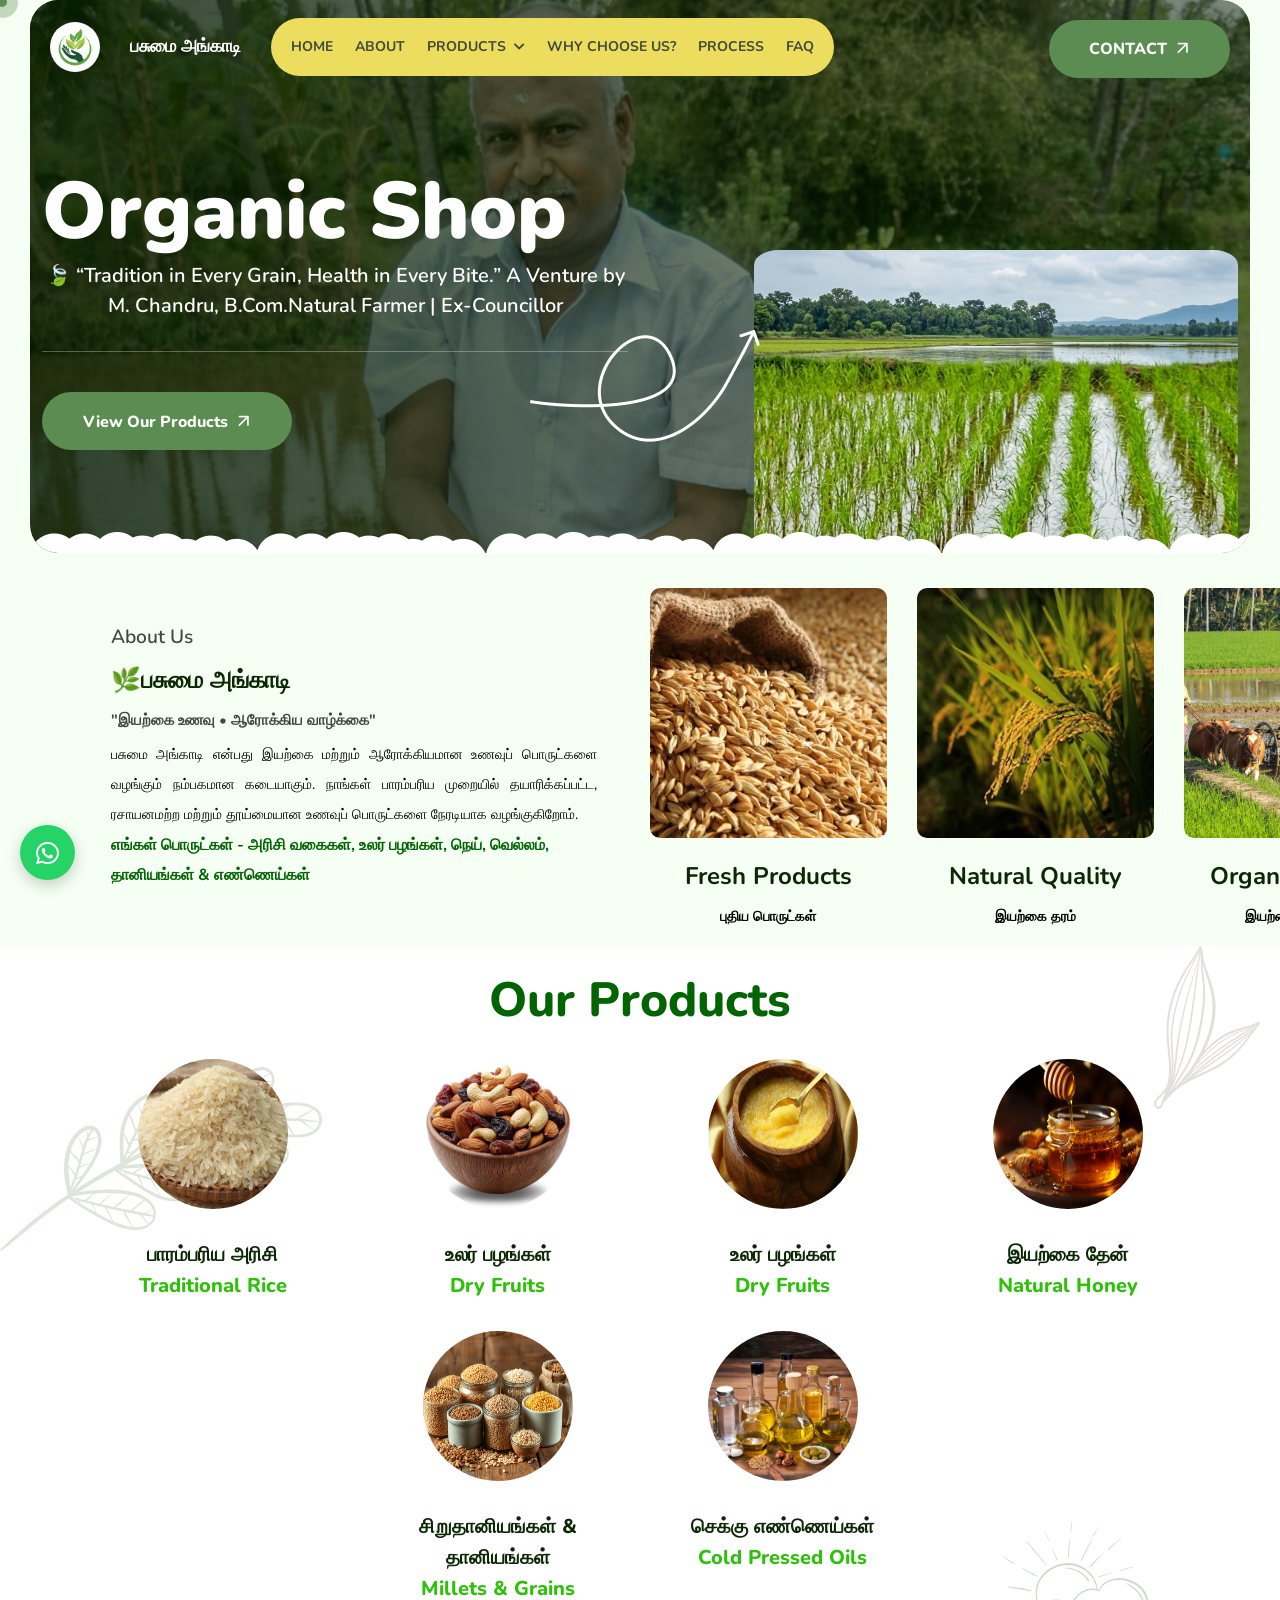
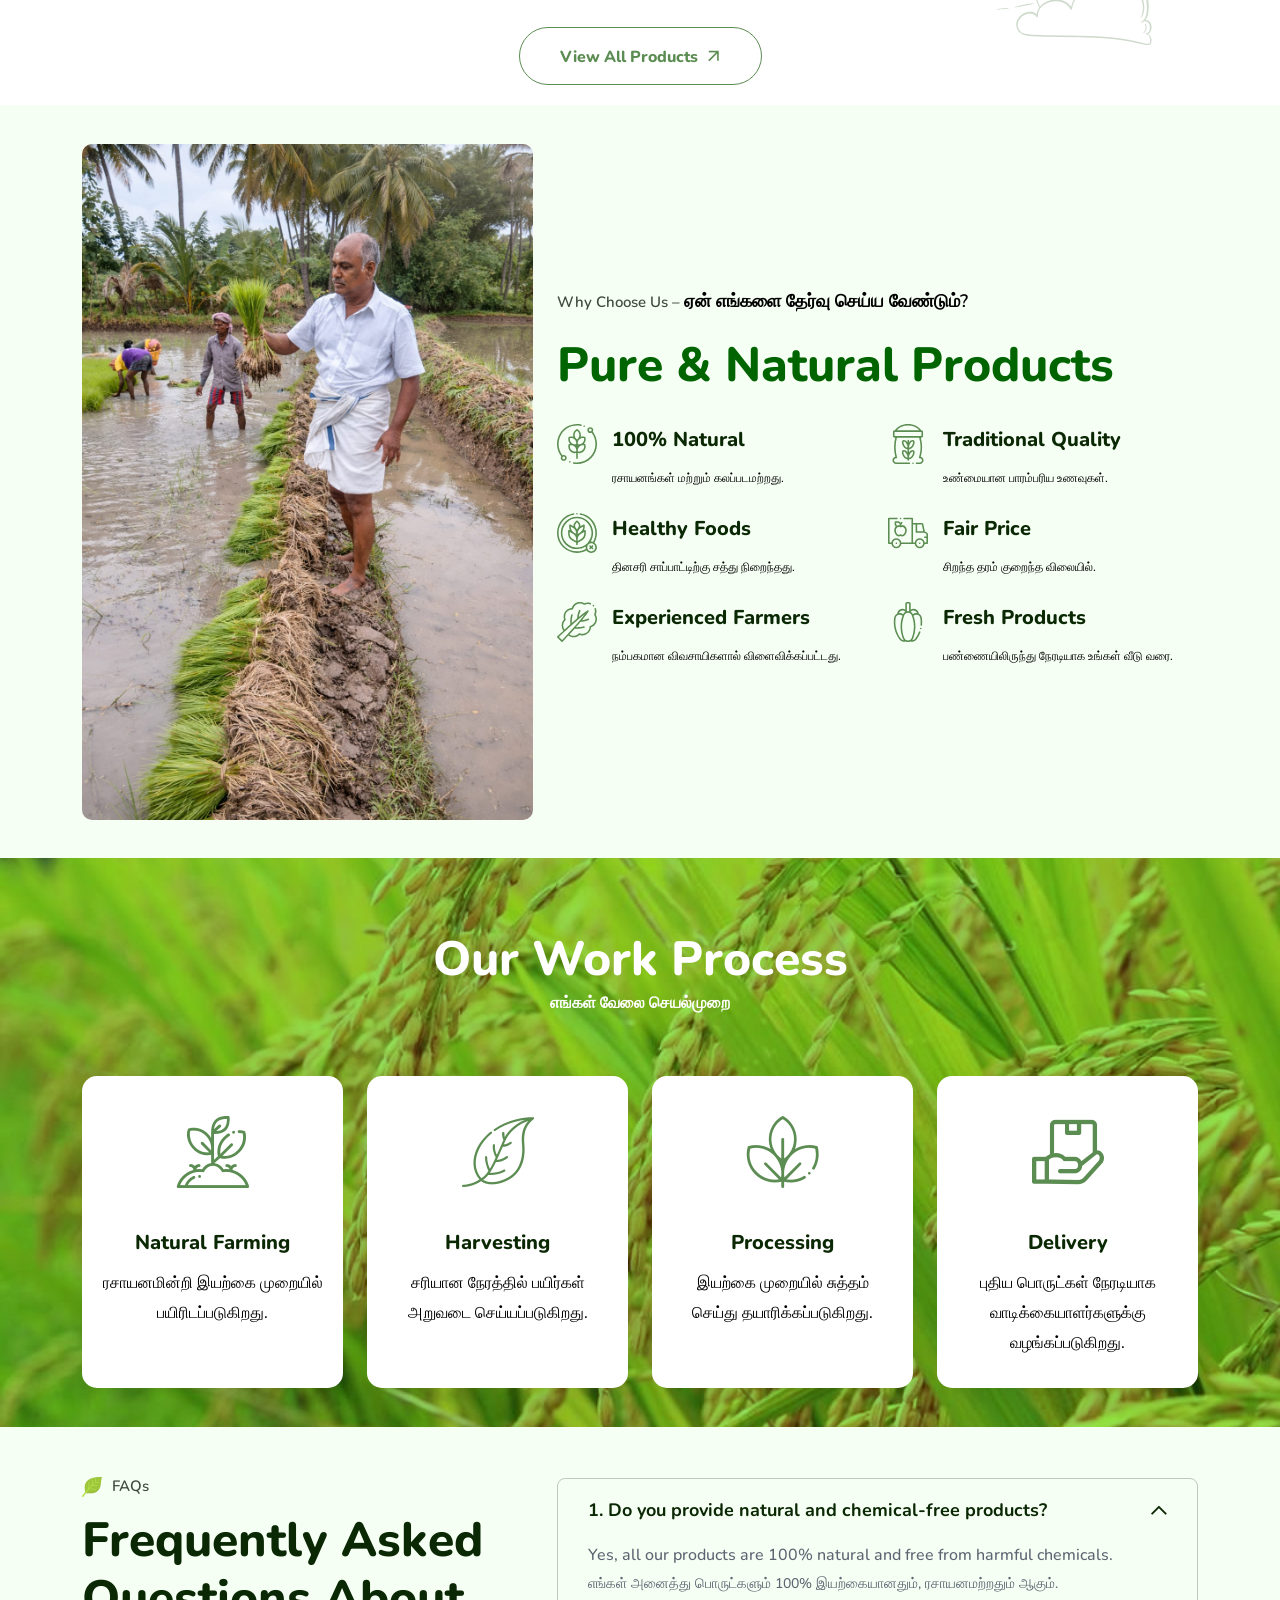
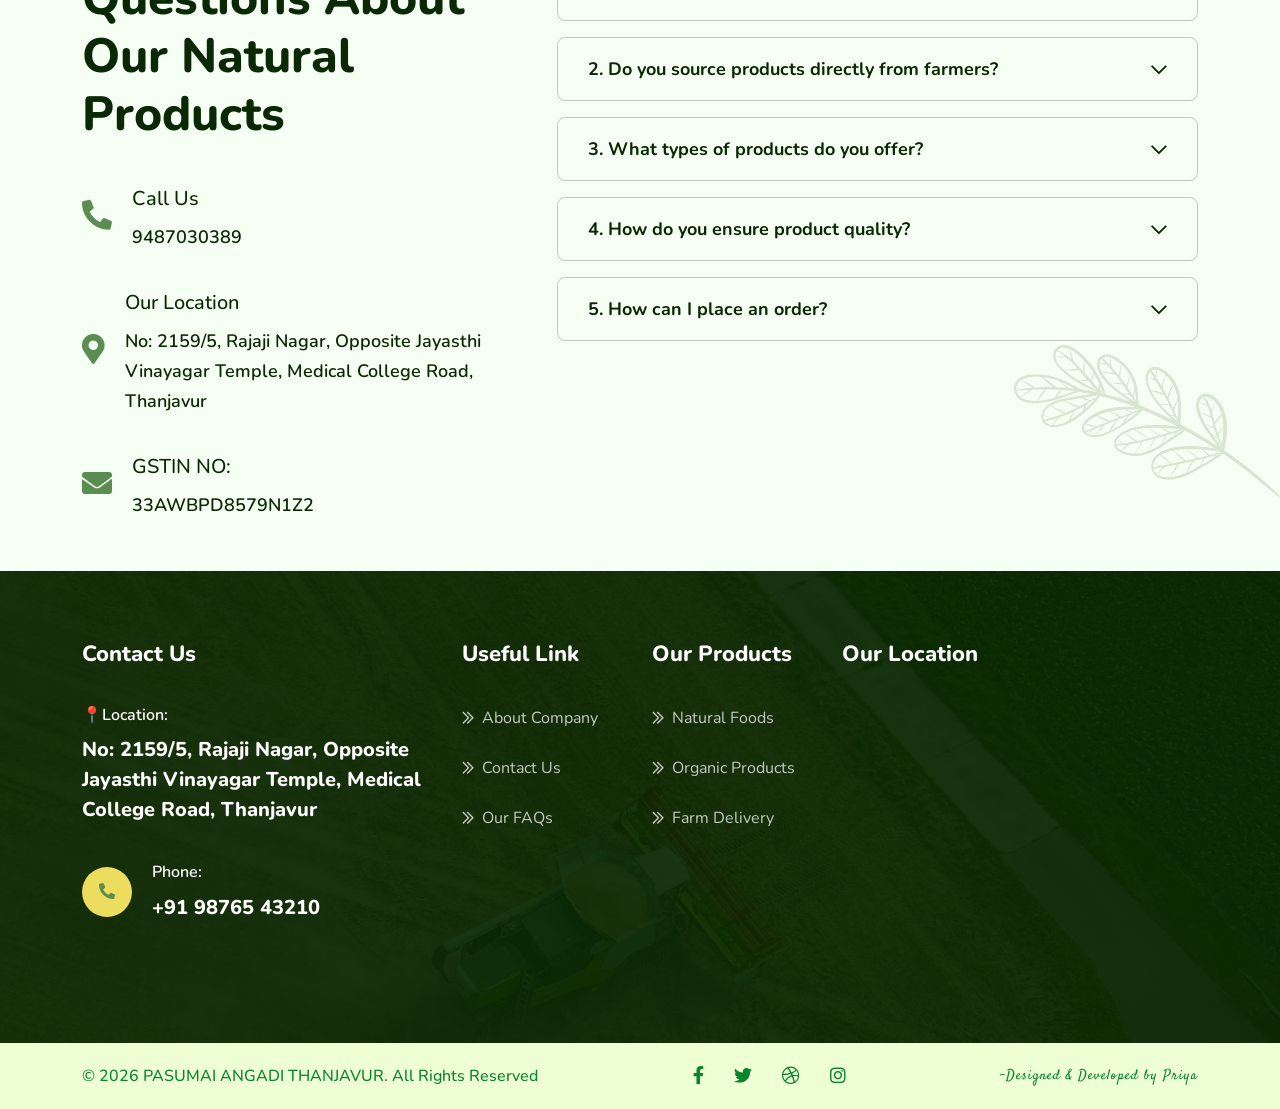
==== commit 6ccf6659: "demolink1" ====
--- a/modinathemes.com/agron-html/index.html
+++ b/modinathemes.com/agron-html/index.html
@@ -187,7 +187,7 @@
                                 </span>
                             </div>
                             <div>
-                                      <h4 style="color: white;text-align: center;font-weight: bolder;">பசுமை அங்காடி</h4>
+                                      <h4 style="color: white;text-align: center;font-weight: bolder;" class="site-title">பசுமை அங்காடி</h4>
                             </div>
                             <div class="mean__menu-wrapper">
                                 <div class="main-menu">
@@ -208,11 +208,8 @@
 
         <ul class="submenu">
             <li><a href="rice.html">RICE VARIETY</a></li>
-            <li><a href="shop.html#dryfruits">DRY FRUITS</a></li>
-            <li><a href="shop.html#honey">HONEY</a></li>
-            <li><a href="shop.html#ghee">GHEE</a></li>
-            <li><a href="shop.html#jaggery">JAGGERY</a></li>
-            <li><a href="shop.html#oil">OIL</a></li>
+             <li><a href="millets.html">MILLETS</a></li>
+            <li><a href="dryfruits.html">OTHER PRODUCTS</a></li>
         </ul>
     </li>
 
@@ -268,7 +265,8 @@
 
         <!-- Hero Section Start -->
          <div id="HOME">
-        <section class="hero-section-3 hero-3 bg-cover" style="background-image: url('assets/img/banner.jpg');">
+        <section class="hero-section-3 hero-3 bg-cover" style="background-image: url('assets/img/banner3.jpeg');background-position:top;
+    ">
             <div class="container">
                 <div class="row justify-content-between align-items-center">
                     <div class="col-lg-6">
@@ -278,7 +276,7 @@
                             </h1>
                             <p class="wow fadeInUp" style="text-align: center;">
                                🍃 “Tradition in Every Grain, Health in Every Bite.”
-                               <span><br>A Venture by M. Chandru, B.Com.</span><br><span>Natural Farmer | Ex-Councillor</span>
+                             A Venture by M. Chandru, B.Com.Natural Farmer | Ex-Councillor
                             </p>
                             <div class="hero-button wow fadeInUp" data-wow-delay=".3s">
                                 <a href="shop.html" class="theme-btn">
@@ -290,7 +288,7 @@
                     </div>
                     <div class="col-lg-5 mt-4 mt-lg-0 wow fadeInUp" data-wow-delay=".3s">
                         <div class="hero-image">
-                            <img src="assets/img/ban.jpg" alt="img">
+                            <img src="assets/img/land.jpeg" alt="img" style="border-radius: 5%;">
                         </div>
                     </div>
                 </div>
@@ -298,9 +296,7 @@
             <div class="hero-line">
                 <img src="assets/img/home-3/hero-line.png" alt="img">
             </div>
-            <div class="hero-shape float-bob-y">
-                <img src="assets/img/home-3/hero-shape.png" alt="">
-            </div>
+           
             <div class="hero-shape2 float-bob-x">
                 <img src="assets/img/home-3/hero-shape-2.png" alt="">
             </div>
@@ -529,7 +525,7 @@
                 <!-- IMAGE -->
                 <div class="col-lg-5">
                     <div class="choose-left-img">
-                        <img src="assets/img/honey.jpg" alt="img" style="width:100%; border-radius:10px;">
+                        <img src="assets/img/banner2.jpeg" alt="img" style="width:100%; border-radius:10px;">
                     </div>
                 </div>
 
@@ -687,7 +683,7 @@
     <div class="container">
 
         <!-- TITLE -->
-        <div class="section-title text-center mb-5">
+        <div class="section-title text-center mb-5" style="margin-top:3%;">
             <h2 style="color: white;">Our Work Process</h2>
             <span style="font-size:16px; color:#ffffff;">
                 எங்கள் வேலை செயல்முறை
--- a/modinathemes.com/agron-html/assets/css/main.css
+++ b/modinathemes.com/agron-html/assets/css/main.css
@@ -15864,4 +15864,32 @@
     .container{
         grid-template-columns: 1fr;
     }
+}
+
+@media (max-width: 768px) {
+  .site-title {
+    display: none;
+  }
+}
+
+/* CARD IMAGE SECTION */
+.card1-img{
+    width: 100%;
+    height: 180px;
+    overflow: hidden;
+    border-radius: 14px;
+    margin-bottom: 12px;
+}
+
+/* IMAGE STYLE */
+.card1-img img{
+    width: 100%;
+    height: 100%;
+    object-fit: cover;
+    transition: 0.4s ease;
+}
+
+/* IMAGE HOVER ZOOM */
+.card1:hover .card-img img{
+    transform: scale(1.1);
 }
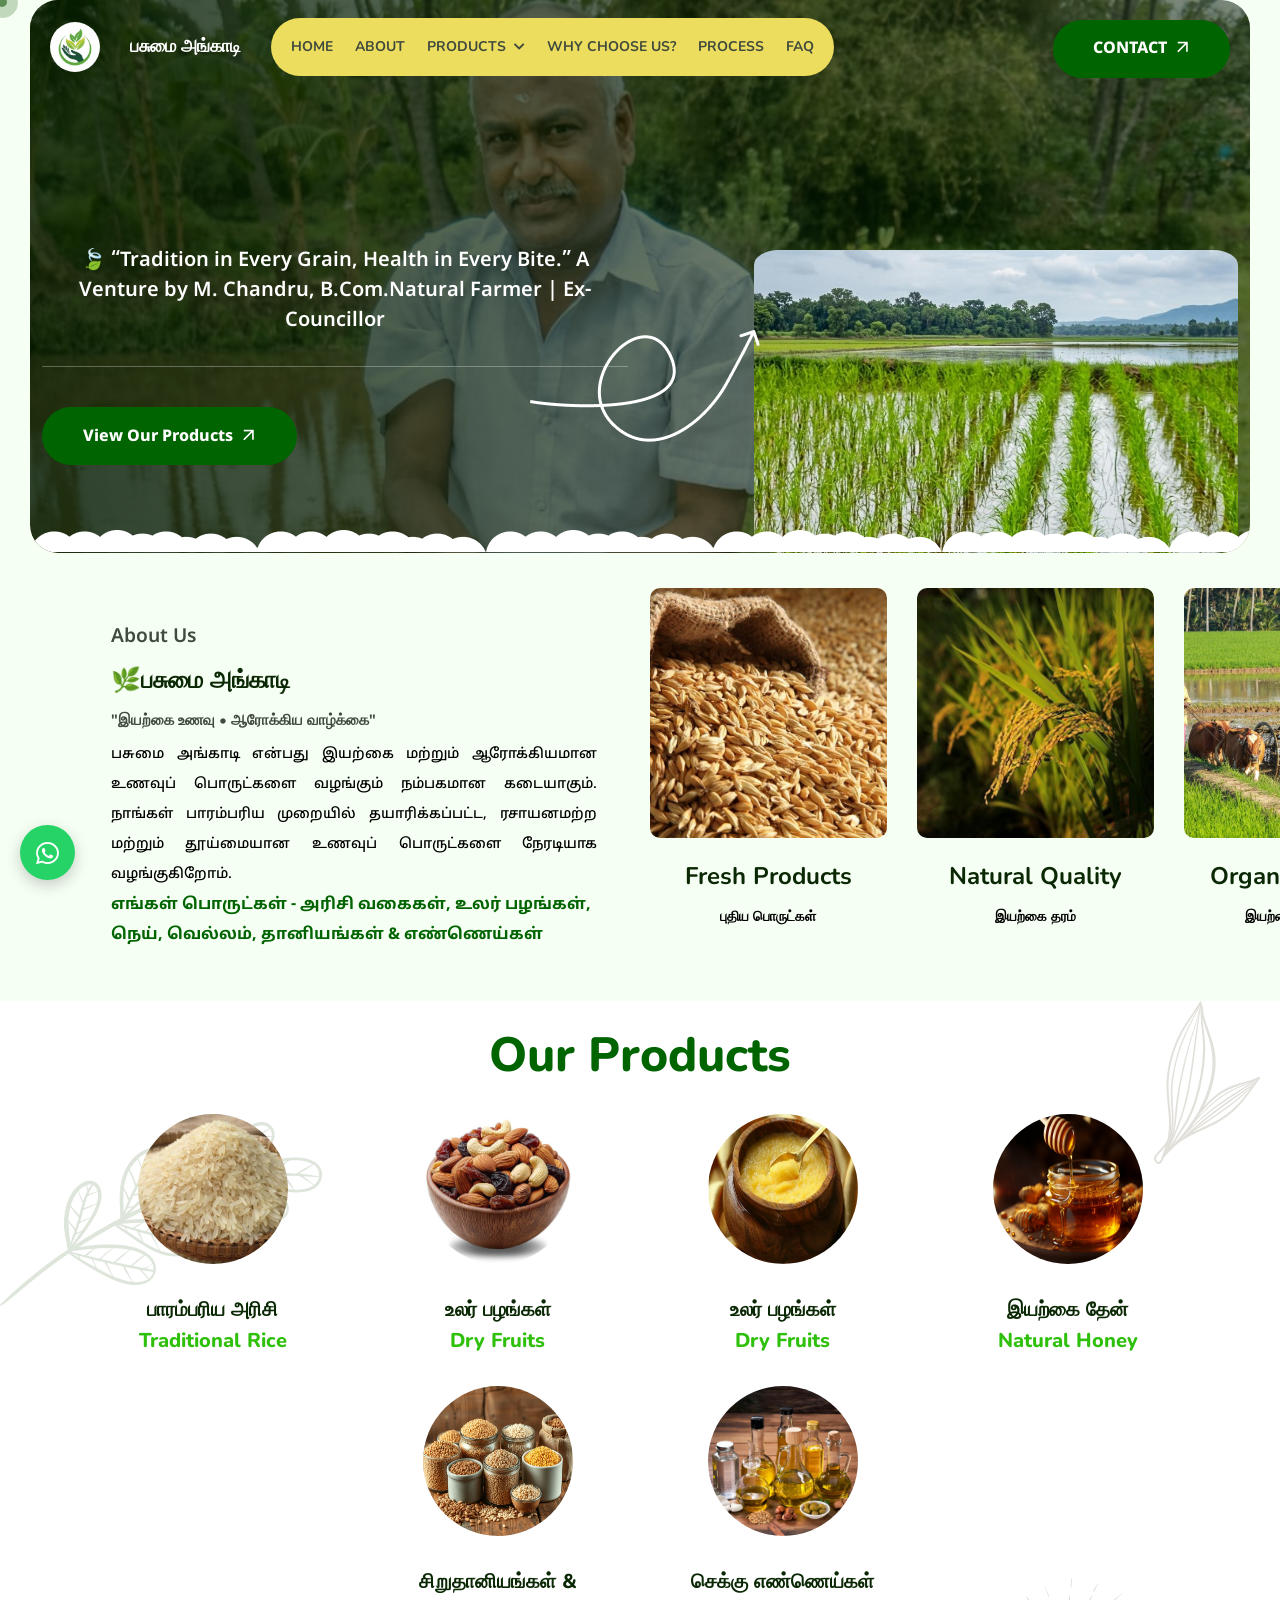
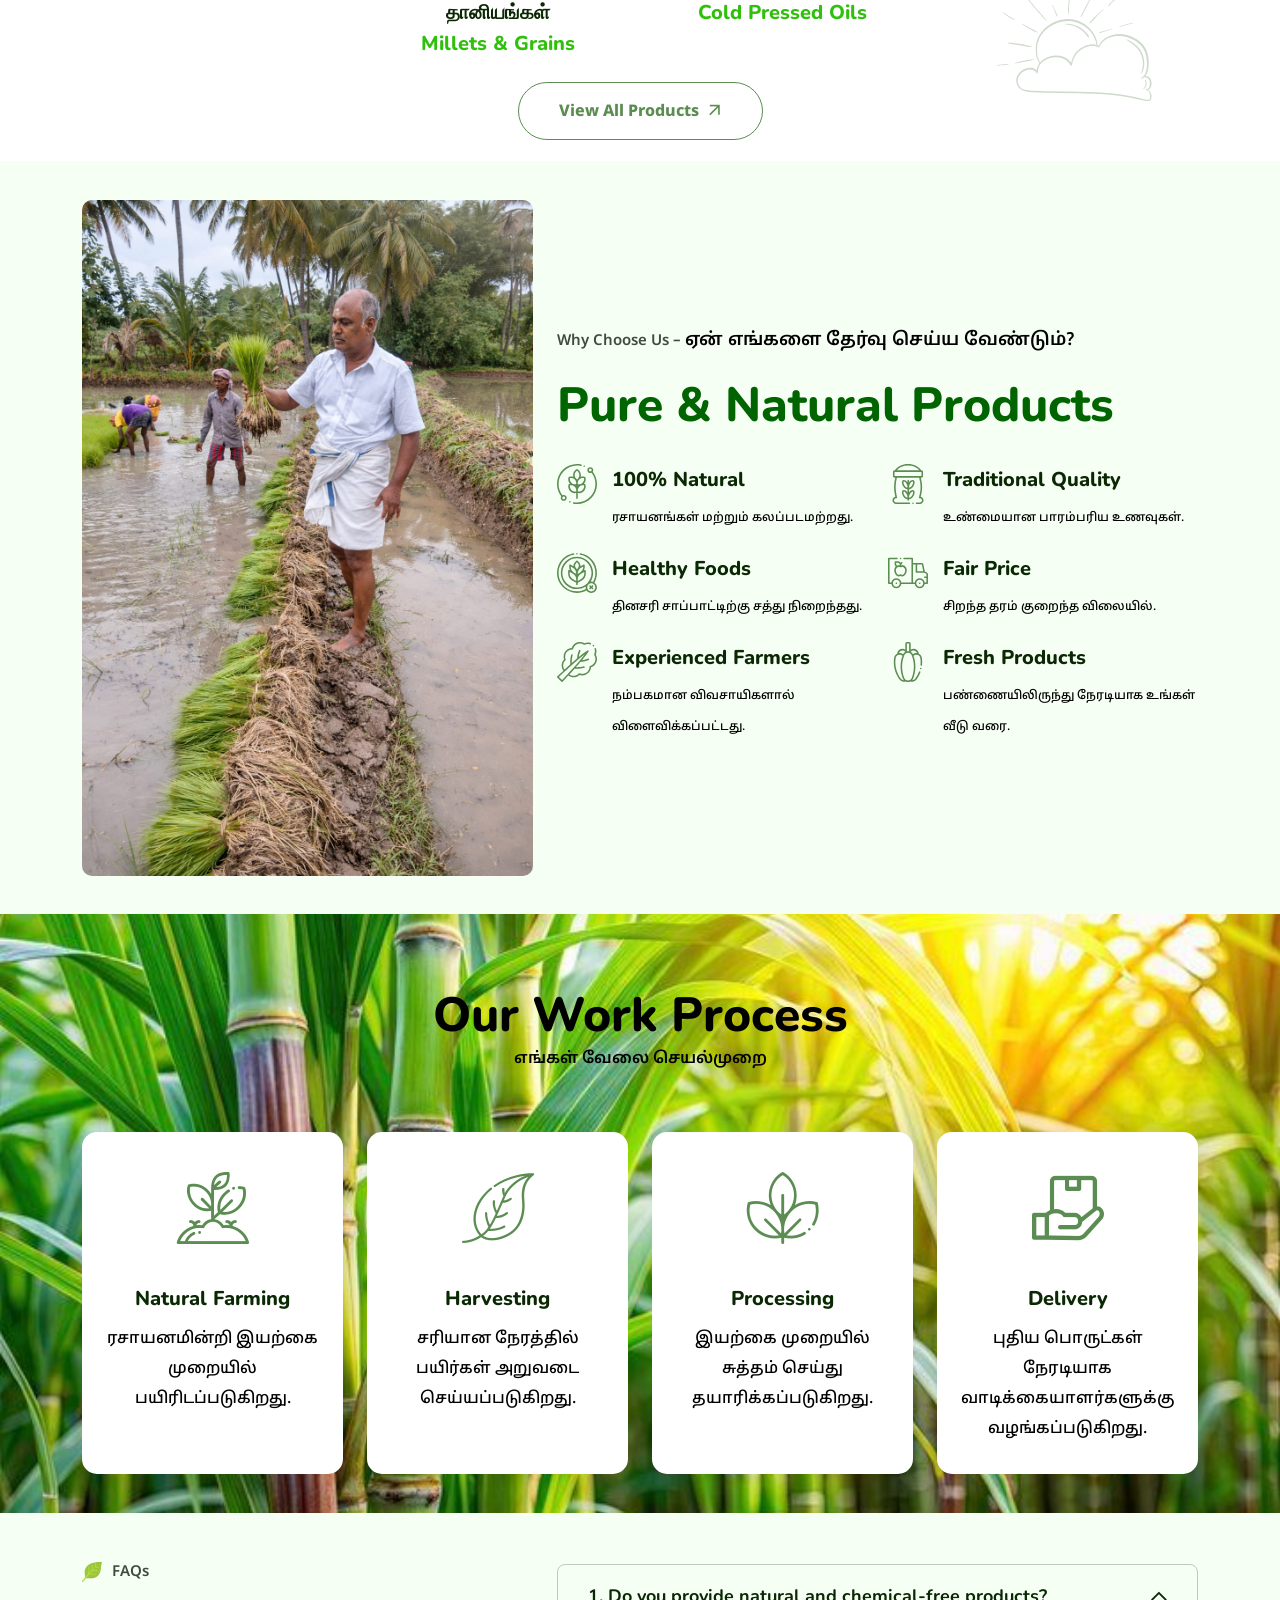
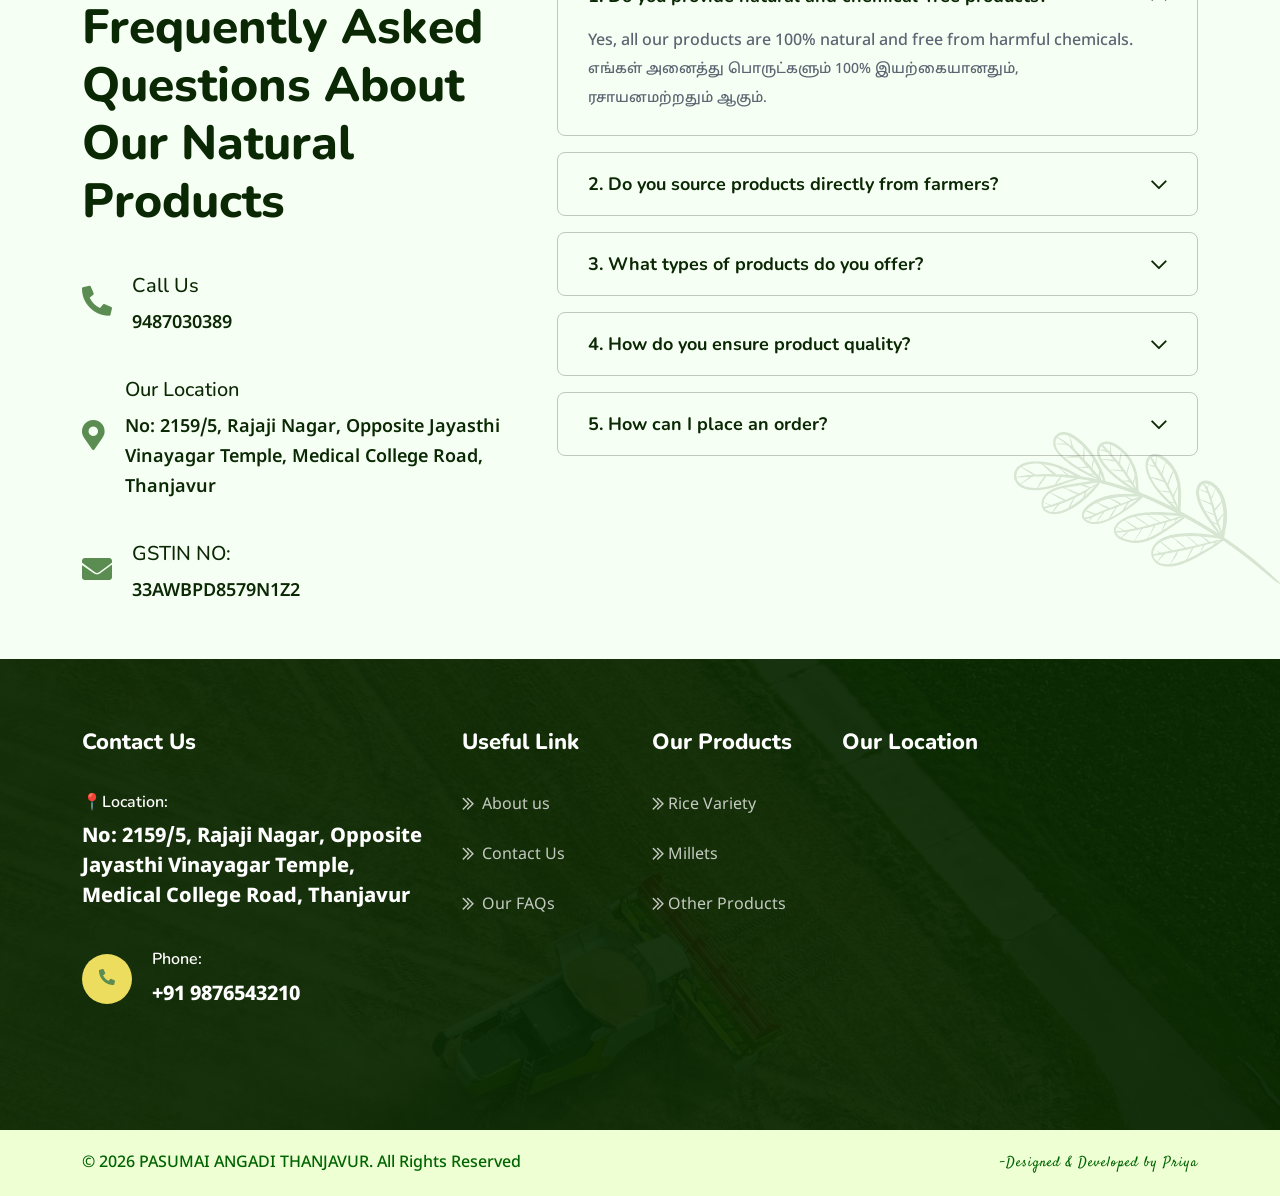
==== commit cda81c2b: "demolink2" ====
--- a/modinathemes.com/agron-html/index.html
+++ b/modinathemes.com/agron-html/index.html
@@ -33,6 +33,7 @@
         <!--<< Main.css >>-->
         <link rel="stylesheet" href="assets/css/main.css">
 <link href="https://fonts.googleapis.com/css2?family=Satisfy&display=swap" rel="stylesheet">
+<link href="https://fonts.googleapis.com/css2?family=Noto+Sans+Tamil:wght@400;600;700&display=swap" rel="stylesheet">
     </head>
     <body>
 
@@ -672,11 +673,10 @@
 
 <!-- Work Process Section Start -->
 <section class="feature-section-5 section-padding fix" 
-style="background-color: rgba(6, 100, 28, 0.443);
+style="
 padding: 3%;
 background-image: url('assets/img/farmprocess.jpg');
 background-repeat: no-repeat;
-background-blend-mode: overlay;
 background-position: center;
 background-size: cover;" id="PROCESS">
 
@@ -684,8 +684,8 @@
 
         <!-- TITLE -->
         <div class="section-title text-center mb-5" style="margin-top:3%;">
-            <h2 style="color: white;">Our Work Process</h2>
-            <span style="font-size:16px; color:#ffffff;">
+            <h2 style="color: rgb(0, 0, 0);">Our Work Process</h2>
+            <span style="font-size:16px; color:#000000;">
                 எங்கள் வேலை செயல்முறை
             </span>
         </div>
@@ -958,7 +958,7 @@
                                 </div>
                                 <div class="content">
                                     <h5 style="color: white;">Phone:</h5>
-                                    <p><a href="tel:+919876543210">+91 98765 43210</a></p>
+                                    <p><a href="tel:+919876543210">+91 9876543210</a></p>
                                 </div>
                             </li>
                         </ul>
@@ -972,9 +972,9 @@
                             <h5>Useful Link</h5>
                         </div>
                         <ul class="list-area">
-                            <li><a href="#"><i class="far fa-chevron-double-right"></i> About Company</a></li>
-                            <li><a href="#"><i class="far fa-chevron-double-right"></i> Contact Us</a></li>
-                            <li><a href="#"><i class="far fa-chevron-double-right"></i> Our FAQs</a></li>
+                            <li><a href="index.html"><i class="far fa-chevron-double-right"></i> About us</a></li>
+                            <li><a href="index.html"><i class="far fa-chevron-double-right"></i> Contact Us</a></li>
+                            <li><a href="index.html"><i class="far fa-chevron-double-right"></i> Our FAQs</a></li>
                         </ul>
                     </div>
                 </div>
@@ -986,9 +986,9 @@
                             <h5>Our Products</h5>
                         </div>
                         <ul class="list-area">
-                            <li><a href="#"><i class="far fa-chevron-double-right"></i> Natural Foods</a></li>
-                            <li><a href="#"><i class="far fa-chevron-double-right"></i> Organic Products</a></li>
-                            <li><a href="#"><i class="far fa-chevron-double-right"></i> Farm Delivery</a></li>
+                            <li><a href="rice.html"><i class="far fa-chevron-double-right"></i>Rice Variety</a></li>
+                            <li><a href="millets.html"><i class="far fa-chevron-double-right"></i>Millets</a></li>
+                            <li><a href="dryfruits.html"><i class="far fa-chevron-double-right"></i>Other Products</a></li>
                         </ul>
                     </div>
                 </div>
@@ -1015,26 +1015,21 @@
 
     </div>
 
+
       <div class="footer-bottom" style="background-color: rgb(237, 255, 211);">
     <div class="container">
         <div class="footer-bottom-wrapper">
 
             <!-- LEFT TEXT -->
-            <p class="text-1 wow fadeInUp" style="color: #0a842d;">
+            <p class="text-1 wow fadeInUp" style="color:darkgreen;">
                 © 2026 PASUMAI ANGADI THANJAVUR. All Rights Reserved
             </p>
 
-            <!-- SOCIAL ICONS -->
-            <div class="social-icon wow fadeInUp" data-wow-delay=".2s">
-                <a href="#"><i class="fab fa-facebook-f" style="color: #0a842d;"></i></a>
-                <a href="#"><i class="fab fa-twitter" style="color: #0a842d;"></i></a>
-                <a href="#"><i class="fab fa-dribbble" style="color: #0a842d;"></i></a>
-                <a href="#"><i class="fab fa-instagram" style="color: #0a842d;"></i></a>
-            </div>
-
-<p class="developer-text" style="font-family: 'Satisfy', cursive;color: #0a842d;">
+
+
+<p class="developer-text" style="font-family: 'Satisfy', cursive;color: darkgreen;">
     -Designed & Developed by 
-    <span class="designer-name" style="font-family: 'Satisfy', cursive;color: #0a842d;">Priya</span>
+    <span class="designer-name" style="font-family: 'Satisfy', cursive;color:darkgreen;">Priya</span>
 </p>
 
         </div>
--- a/modinathemes.com/agron-html/assets/css/main.css
+++ b/modinathemes.com/agron-html/assets/css/main.css
@@ -68,7 +68,7 @@
   text-transform: capitalize;
   height: 58px;
   line-height: 58px;
-  background-color: var(--theme-color);
+  background-color:darkgreen;
   overflow: hidden;
   display: inline-block;
   padding: 0 40px;
@@ -128,7 +128,7 @@
     Template Default Fonts & Fonts Styles
  ---------------------------------------------- */
 body {
-  font-family: "Nunito", sans-serif;
+    font-family: 'Noto Sans Tamil', sans-serif;
   font-size: 16px;
   font-weight: normal;
   line-height: 30px;
@@ -389,7 +389,7 @@
 
 .back-to-top {
   border-radius: 10px;
-  background-color: var(--theme-color);
+  background-color: darkgreen;
   width: 50px;
   height: 50px;
   line-height: 50px;
@@ -3122,7 +3122,7 @@
   width: 100%;
   height: 100%;
   content: "";
-  background: rgba(52, 91, 45, 0.57);
+  background-color: #00000046;
   border-radius: 8px;
 }
 .breadcrumb-wrapper .shape-1 {
@@ -15790,7 +15790,7 @@
     box-shadow: 0 8px 20px rgba(0,0,0,0.08);
     transition: 0.3s ease;
     border: 1px solid #f1f1f1;
-
+    align-items: center;
     display: flex;
     flex-direction: column;
     justify-content: space-between;
@@ -15826,38 +15826,8 @@
     gap: 6px;
 }
 
-/* WHATSAPP BUTTON */
-.whatsapp-btn{
-    margin-top: auto;
-    display: flex;
-    align-items: center;
-    justify-content: center;
-    gap: 10px;
-
-    background: #25D366;
-    color: #fff;
-    text-decoration: none;
-
-    padding: 10px 14px;
-    border-radius: 10px;
-
-    font-weight: 600;
-    font-size: 14px;
-
-    transition: 0.3s ease;
-}
-
-/* ICON */
-.whatsapp-btn img{
-    width: 22px;
-    height: 22px;
-}
-
-/* HOVER BUTTON */
-.whatsapp-btn:hover{
-    background: #1ebe5d;
-    transform: scale(1.03);
-}
+
+
 
 /* MOBILE */
 @media (max-width: 600px){
@@ -15892,4 +15862,14 @@
 /* IMAGE HOVER ZOOM */
 .card1:hover .card-img img{
     transform: scale(1.1);
-}+}
+
+.order-btn1{
+  background:darkgreen;
+  color:#fff;
+  padding:10px 20px;
+  border:none;
+  border-radius:8px;
+  font-size:16px;
+  cursor:pointer;
+}
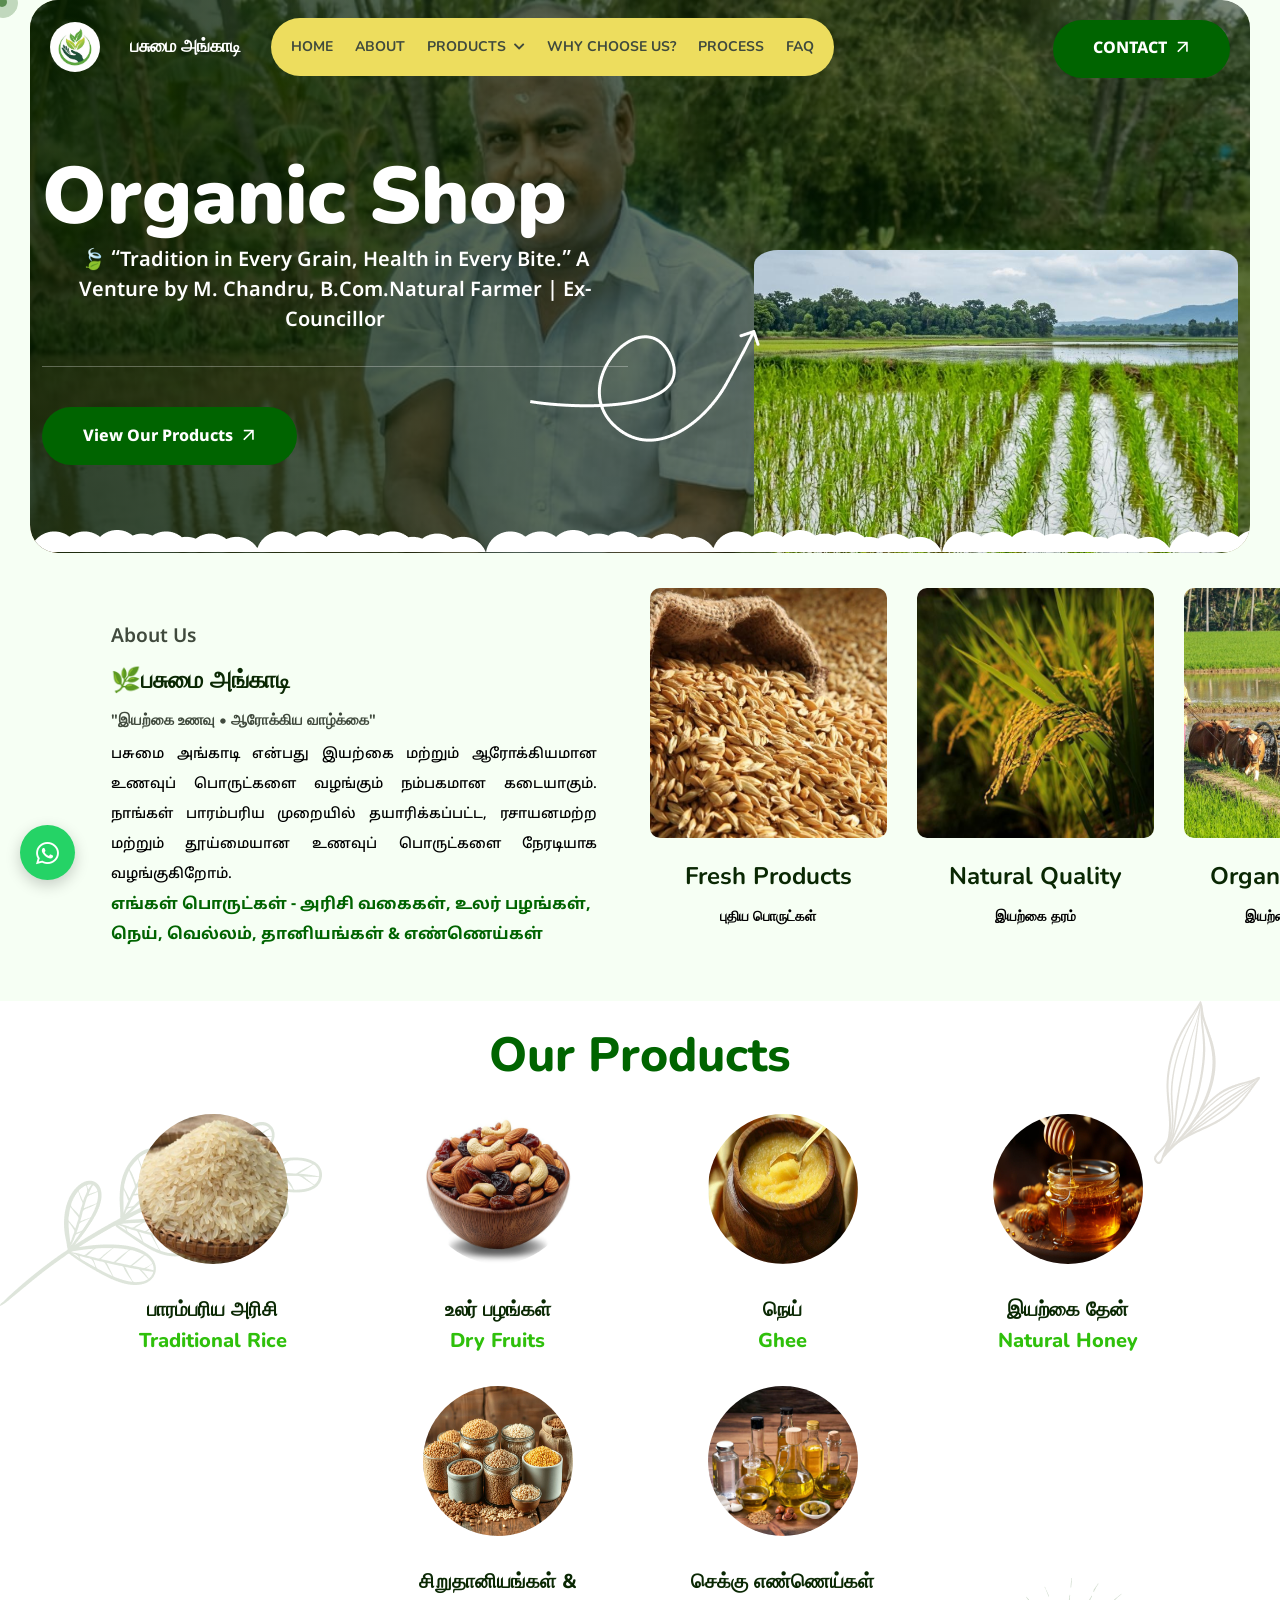
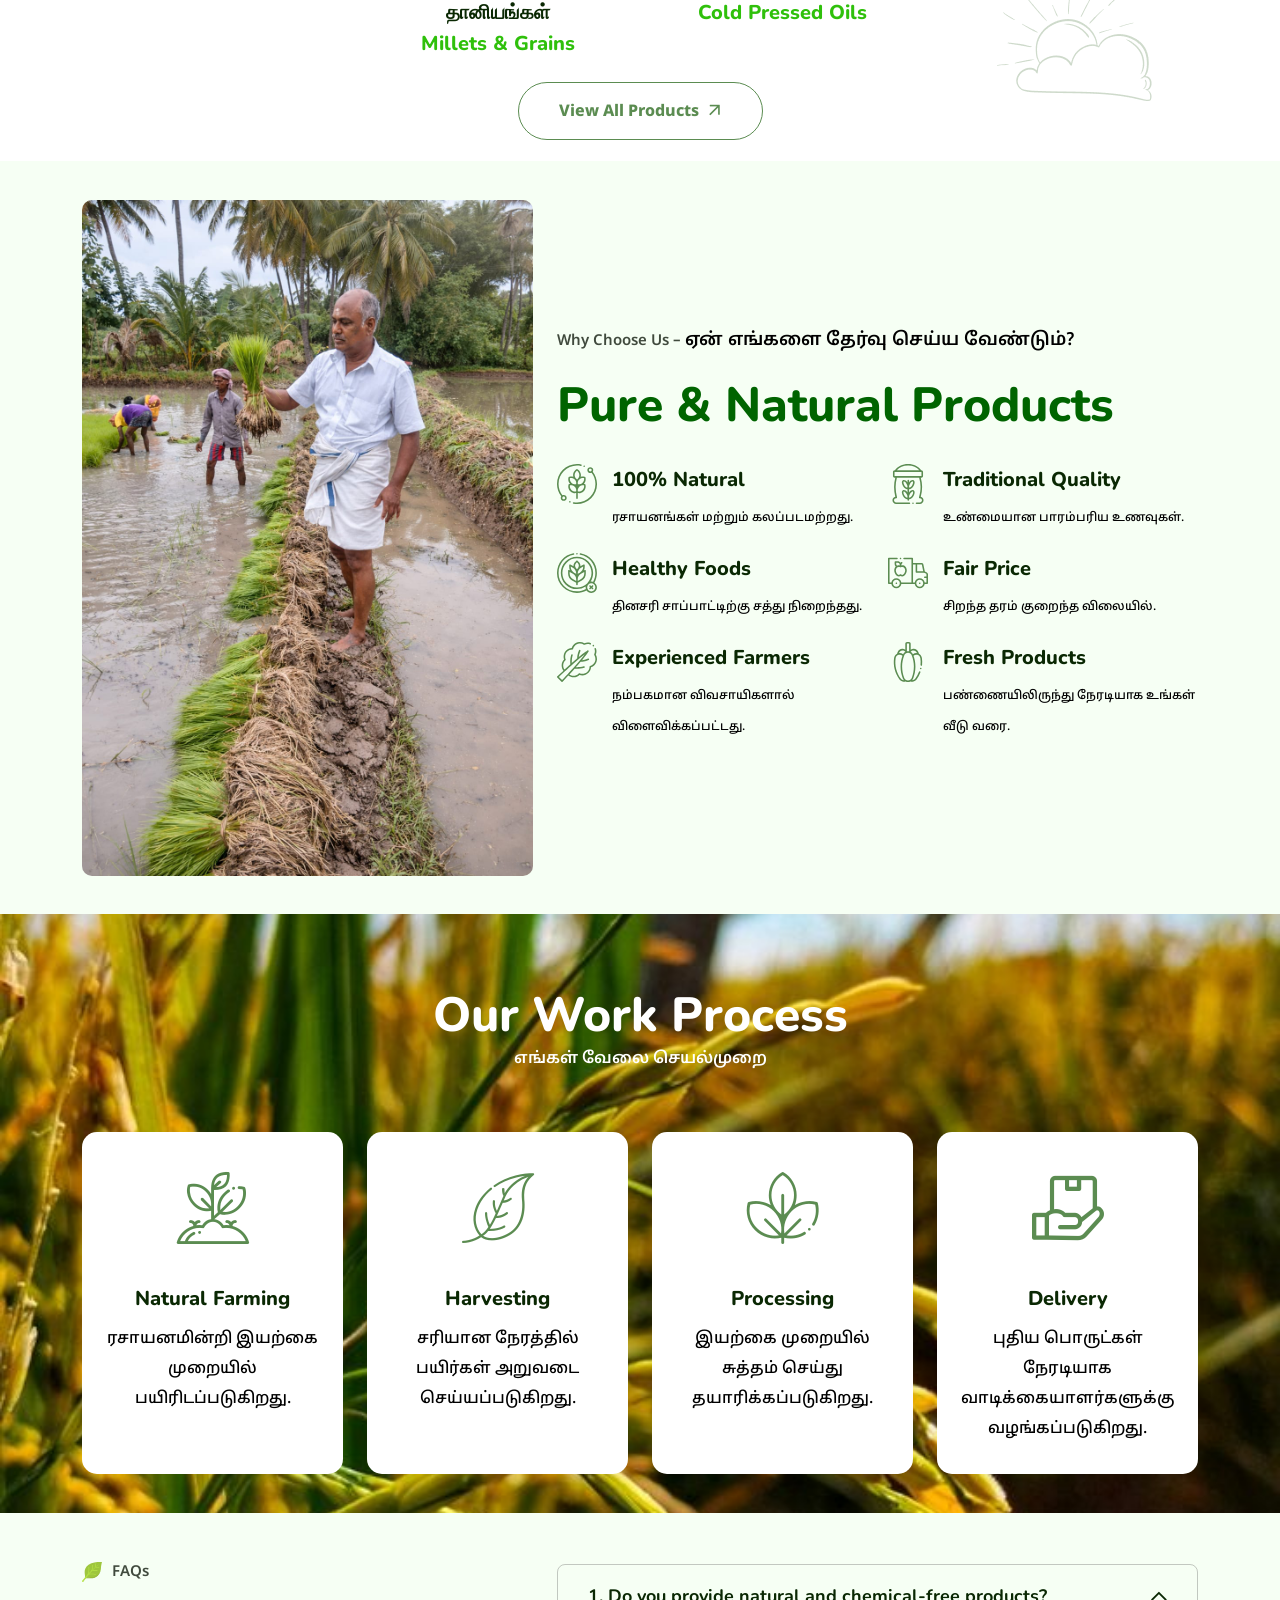
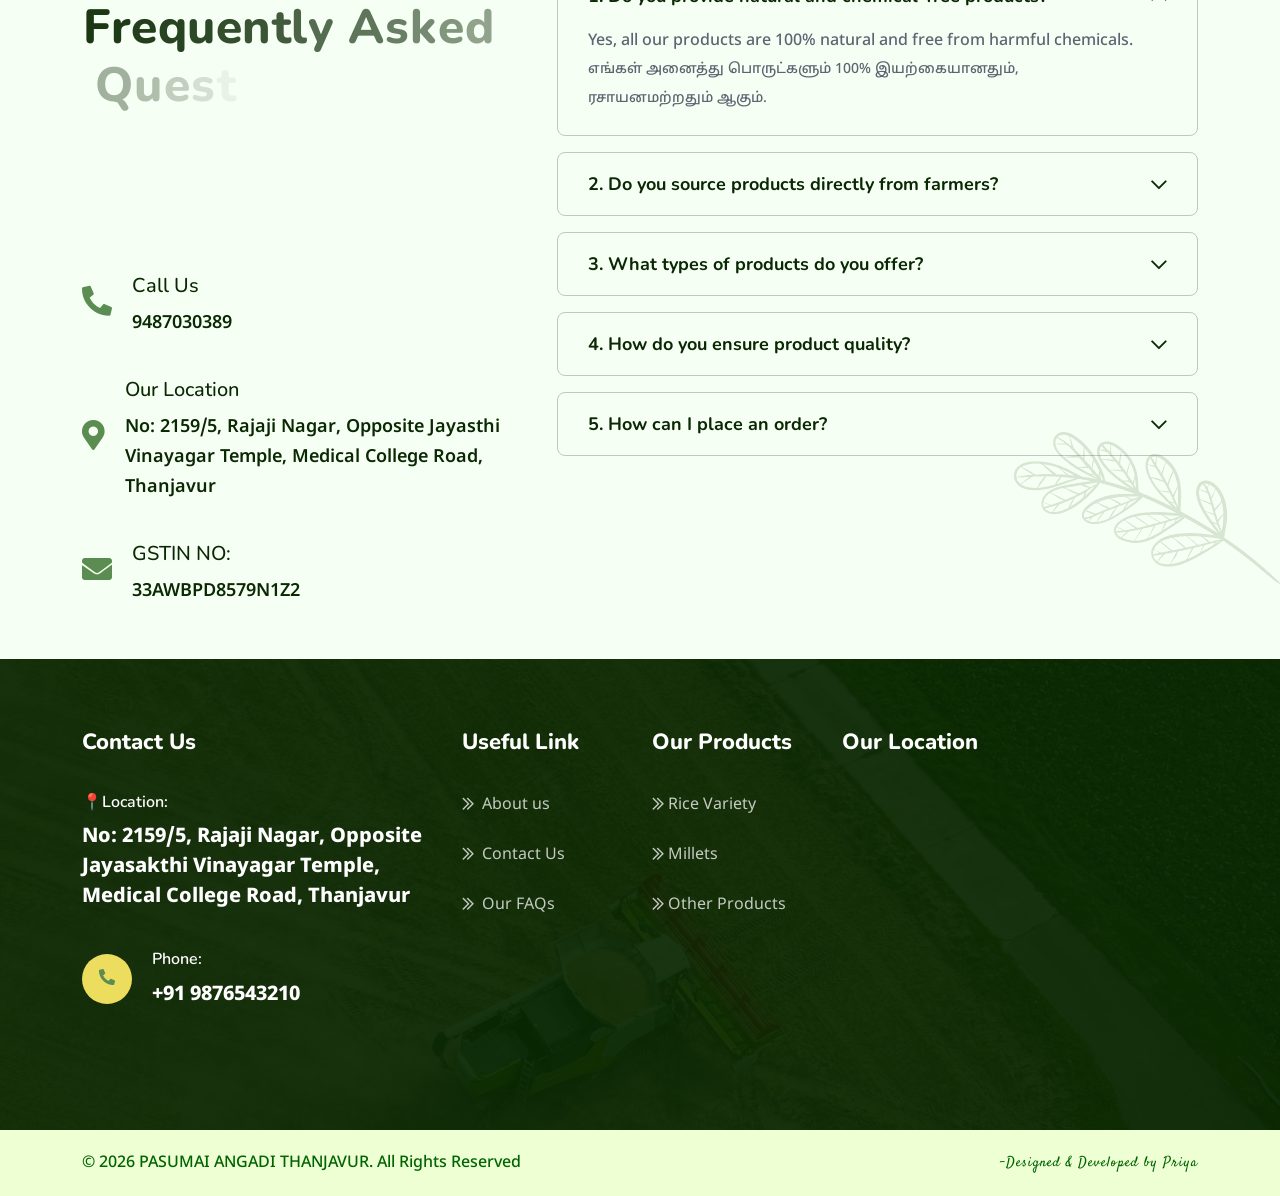
==== commit 1d3e37a1: "workdone" ====
--- a/modinathemes.com/agron-html/index.html
+++ b/modinathemes.com/agron-html/index.html
@@ -92,7 +92,7 @@
                                         <p>Location</p>
                                         <h4>
                                             No: 2159/5, Rajaji Nagar,
-Opposite Jayasthi Vinayagar Temple,
+Opposite Jayasakthi Vinayagar Temple,
 Medical College Road,
 Thanjavur
                                         </h4>
@@ -453,9 +453,9 @@
                                 alt="img" style="width: 150px;height: 150px;border-radius: 50%;">
                             </div>
                             <div class="content">
-                             <h3 style="font-size:20px;">
-    உலர் பழங்கள் <br>
-    <span style="color:#2fc00b;">Dry Fruits</span>
+<h3 style="font-size:20px;">
+    நெய் <br>
+    <span style="color:#2fc00b;">Ghee</span>
 </h3>
 
                             </div>
@@ -684,8 +684,8 @@
 
         <!-- TITLE -->
         <div class="section-title text-center mb-5" style="margin-top:3%;">
-            <h2 style="color: rgb(0, 0, 0);">Our Work Process</h2>
-            <span style="font-size:16px; color:#000000;">
+            <h2 style="color: rgb(255, 255, 255);">Our Work Process</h2>
+            <span style="font-size:16px; color:#ffffff;">
                 எங்கள் வேலை செயல்முறை
             </span>
         </div>
@@ -853,8 +853,8 @@
                                 <div class="acc-content">
                                     <div class="content">
                                         <div class="text">
-                                            Yes, we collect products directly from trusted farmers to ensure freshness and quality.<br>
-                                            <small>நாங்கள் நேரடியாக விவசாயிகளிடமிருந்து பொருட்களை பெறுகிறோம்.</small>
+                                           No, all our products are from our own production.<br>
+                                            <small>இல்லை, எங்கள் அனைத்து பொருட்களும் எங்கள் சொந்த தயாரிப்புகளாகும்.</small>
                                         </div>
                                     </div>
                                 </div>
@@ -946,7 +946,7 @@
                                 <div class="content">
                                     <h5 style="color: white;">📍Location:</h5>
                                     <p>No: 2159/5, Rajaji Nagar,
-Opposite Jayasthi Vinayagar Temple,
+Opposite Jayasakthi Vinayagar Temple,
 Medical College Road,
 Thanjavur</p>
                                 </div>
@@ -1001,10 +1001,8 @@
                         </div>
 
                         <div class="footer-map">
-                            <iframe 
-                                src="https://www.google.com/maps?q=Nandambakkam,Chennai&output=embed"
-                                loading="lazy">
-                            </iframe>
+                          <iframe src="https://www.google.com/maps/embed?pb=!1m18!1m12!1m3!1d15679.001154020243!2d79.07793497139863!3d10.75371853666321!2m3!1f0!2f0!3f0!3m2!1i1024!2i768!4f13.1!3m3!1m2!1s0x3baabf5731417515%3A0xb740f72b723e31fd!2sRAjAJI%20NAGAR!5e0!3m2!1sen!2sin!4v1776261633788!5m2!1sen!2sin" width="600" height="450" style="border:0;" allowfullscreen="" 
+                          loading="lazy" referrerpolicy="no-referrer-when-downgrade"></iframe>
                         </div>
 
                     </div>
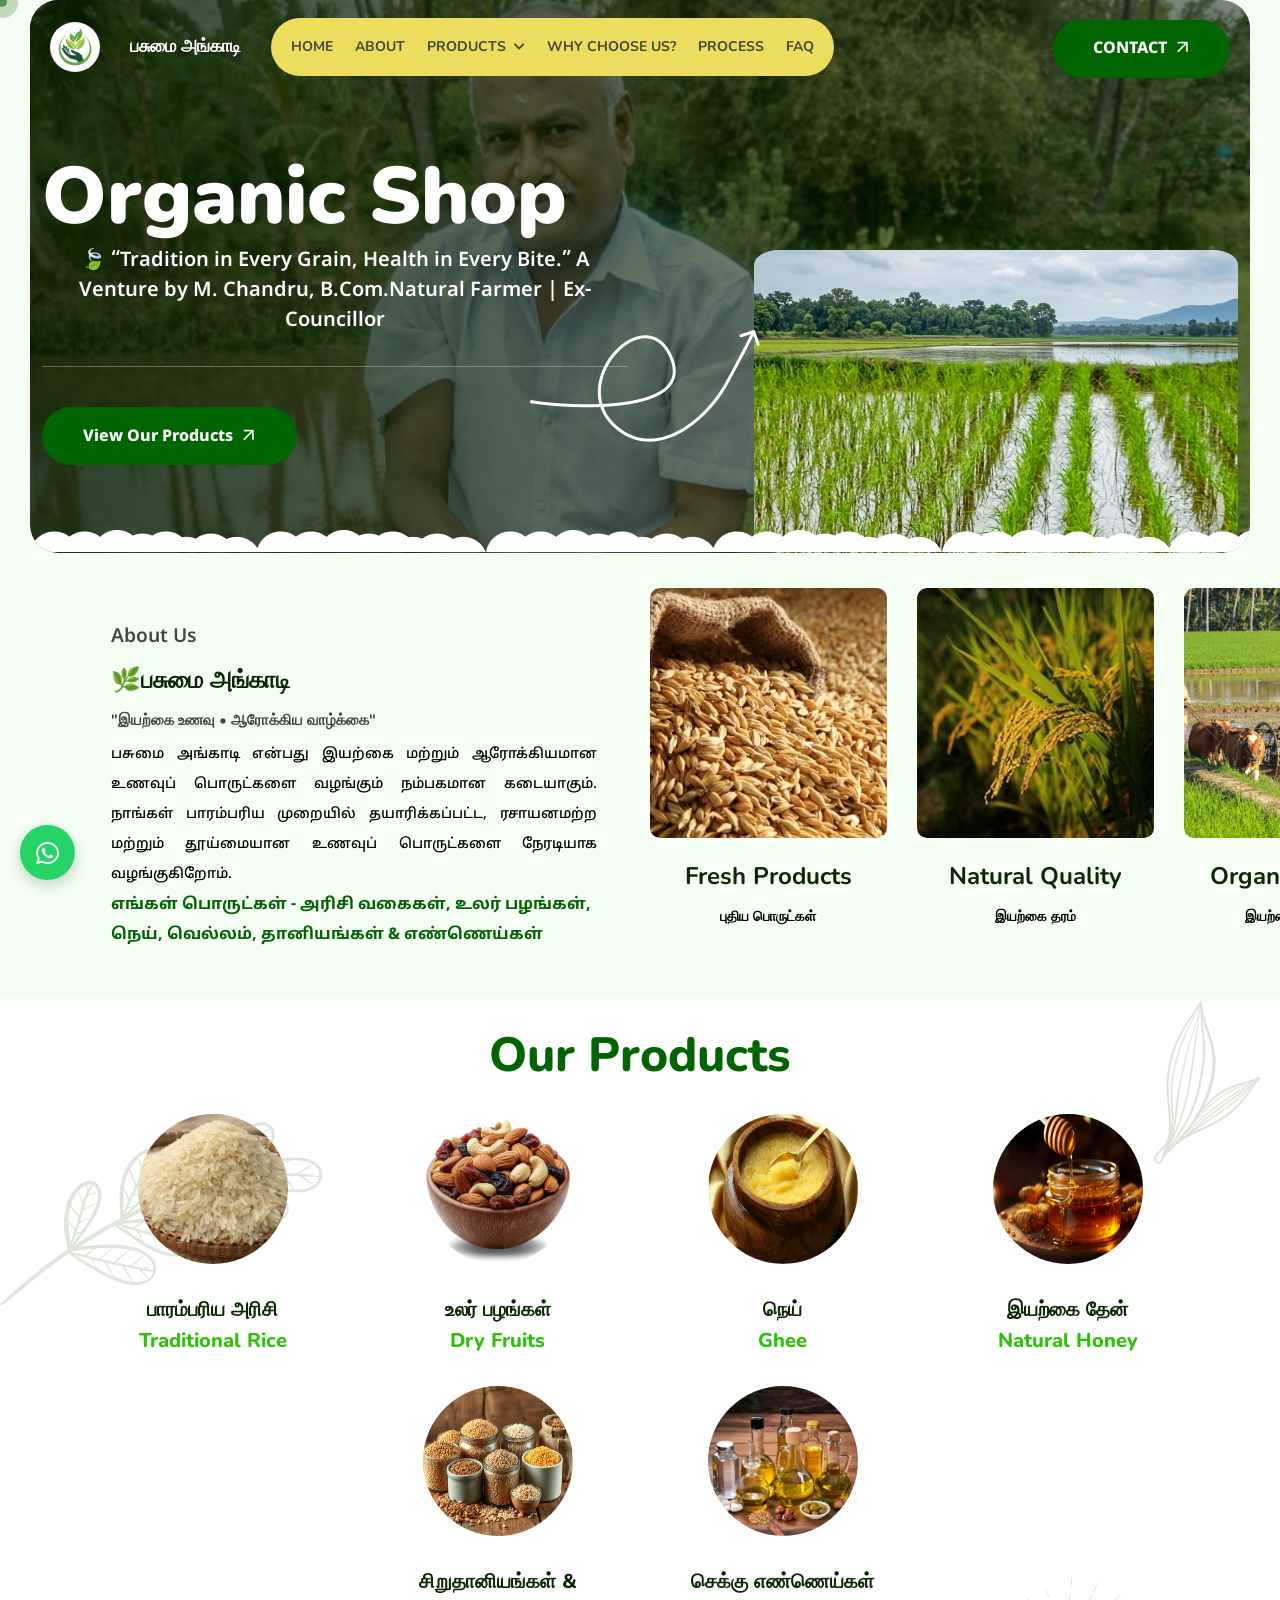
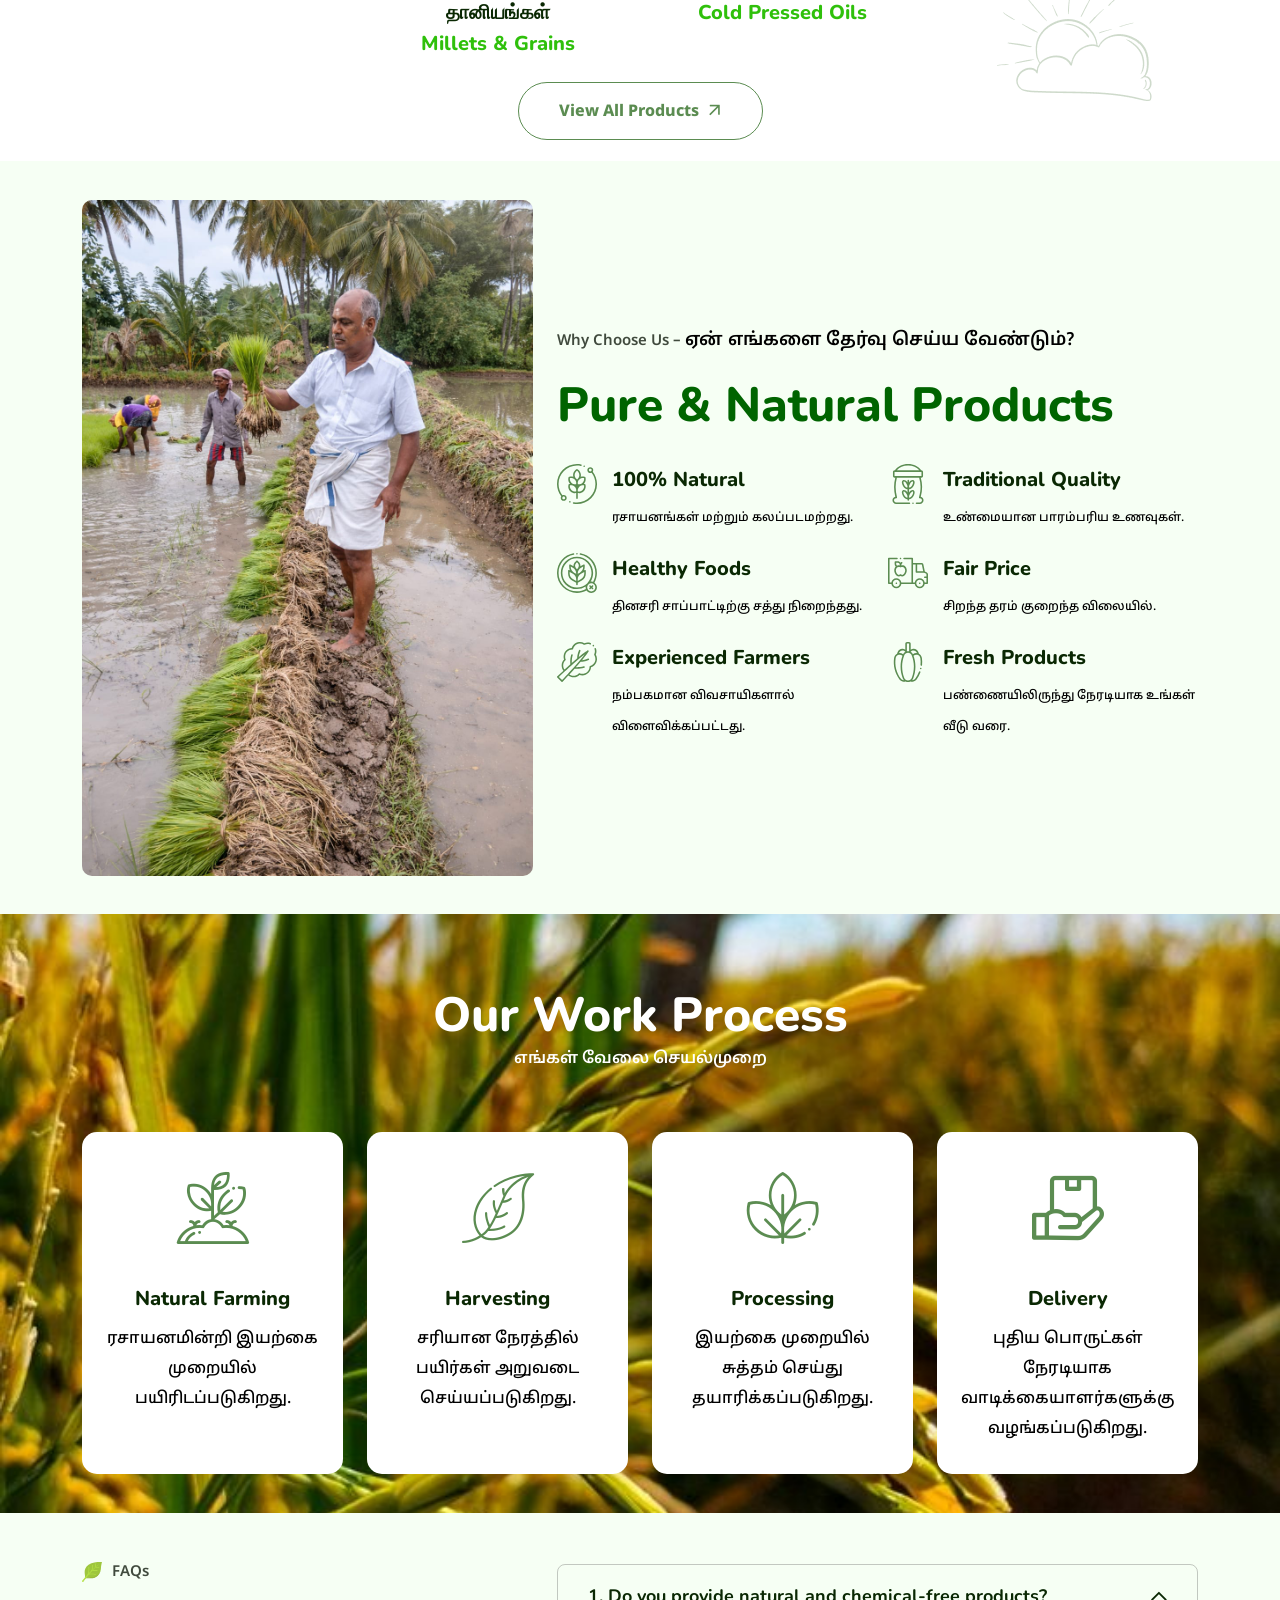
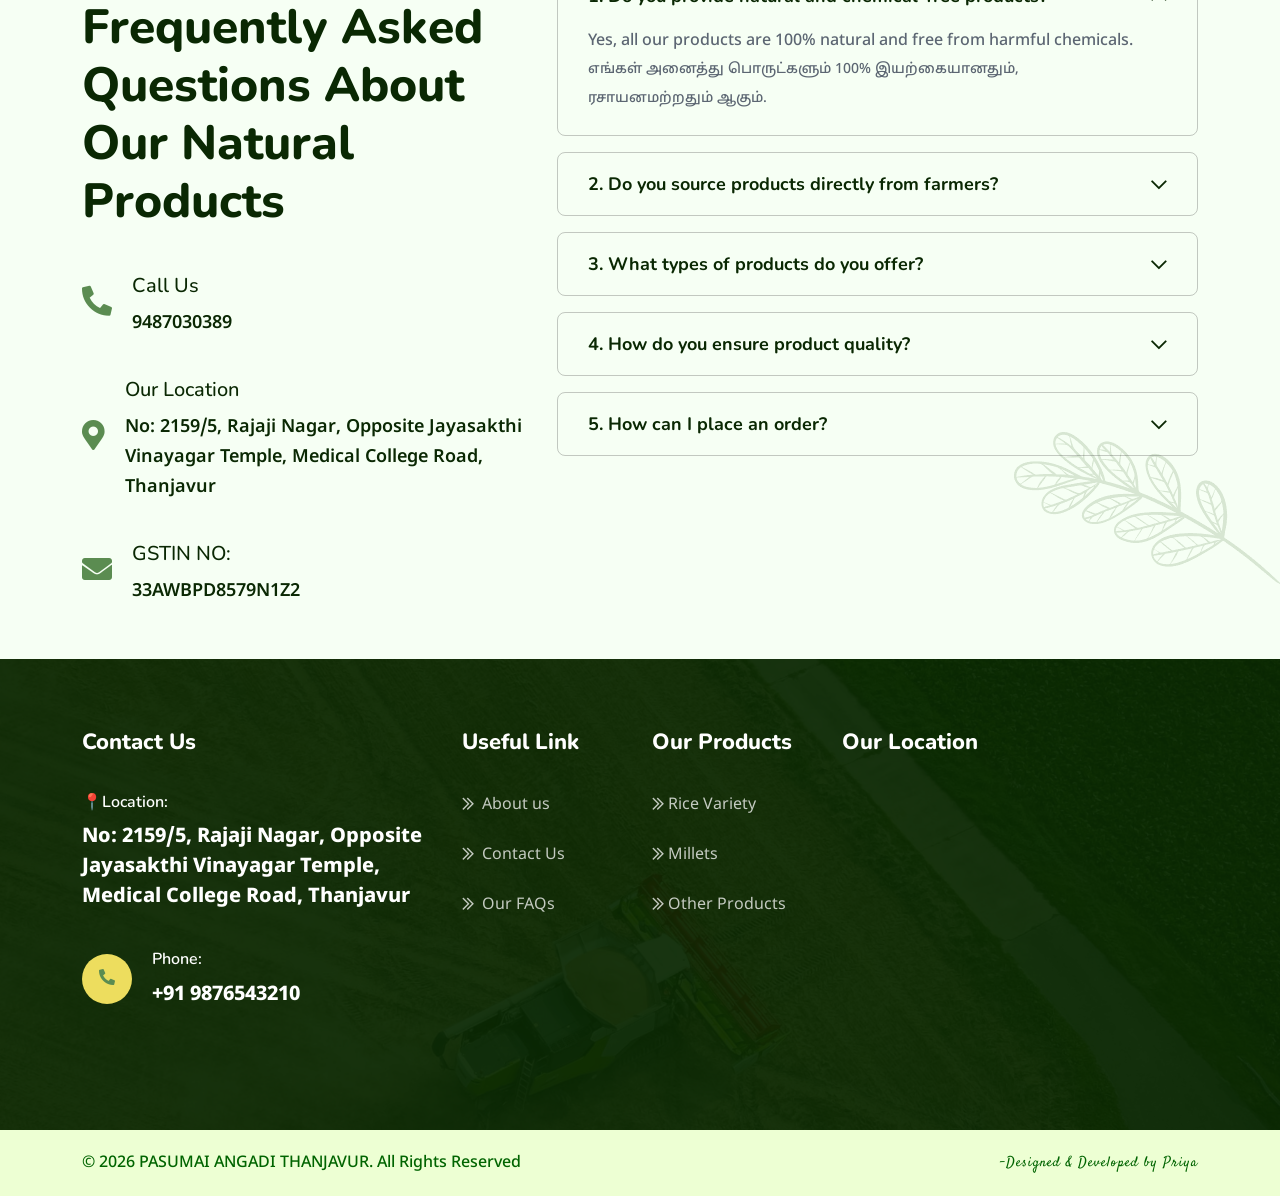
==== commit ec220707: "workdone1" ====
--- a/modinathemes.com/agron-html/index.html
+++ b/modinathemes.com/agron-html/index.html
@@ -83,7 +83,7 @@
                                 <li>
                                     <div class="content">
                                         <p>Call Us</p>
-                                        <h4><a href="tel:+4903983493999">9487030389</a></h4>
+                                        <h4><a href="tel:+919487030389">9487030389</a></h4>
                                     </div>
                                 </li>
 
@@ -280,7 +280,7 @@
                              A Venture by M. Chandru, B.Com.Natural Farmer | Ex-Councillor
                             </p>
                             <div class="hero-button wow fadeInUp" data-wow-delay=".3s">
-                                <a href="shop.html" class="theme-btn">
+                                <a href="rice.html" class="theme-btn">
                                     View Our Products
                                     <i class="far fa-arrow-right"></i>
                                 </a>
@@ -507,7 +507,7 @@
                     </div>
                 </div>
                 <div class="product-bottom-btn text-center wow fadeInUp" data-wow-delay=".9s" style="margin-top:2%;">
-                    <a href="shop.html" class="theme-btn">
+                    <a href="rice.html" class="theme-btn">
                         View All Products <i class="far fa-arrow-right"></i>
                     </a>
                 </div>
@@ -790,7 +790,7 @@
                                 </div>
                                 <div class="content">
                                     <h5>Call Us</h5>
-                                    <p><a href="tel:+919876543210">9487030389</a></p>
+                                    <p><a href="tel:+919487030389">9487030389</a></p>
                                 </div>
                             </li>
 
@@ -801,7 +801,7 @@
                                 <div class="content">
                                     <h5>Our Location</h5>
                                     <p>No: 2159/5, Rajaji Nagar,
-Opposite Jayasthi Vinayagar Temple,
+Opposite Jayasakthi Vinayagar Temple,
 Medical College Road,
 Thanjavur</p>
                                 </div>
@@ -813,7 +813,7 @@
                                 </div>
                                 <div class="content">
                                     <h5>GSTIN NO:</h5>
-                                    <p><a href="mailto:info@yourfarm.com">33AWBPD8579N1Z2</a></p>
+                                    <p><a href="#">33AWBPD8579N1Z2</a></p>
                                 </div>
                             </li>
 
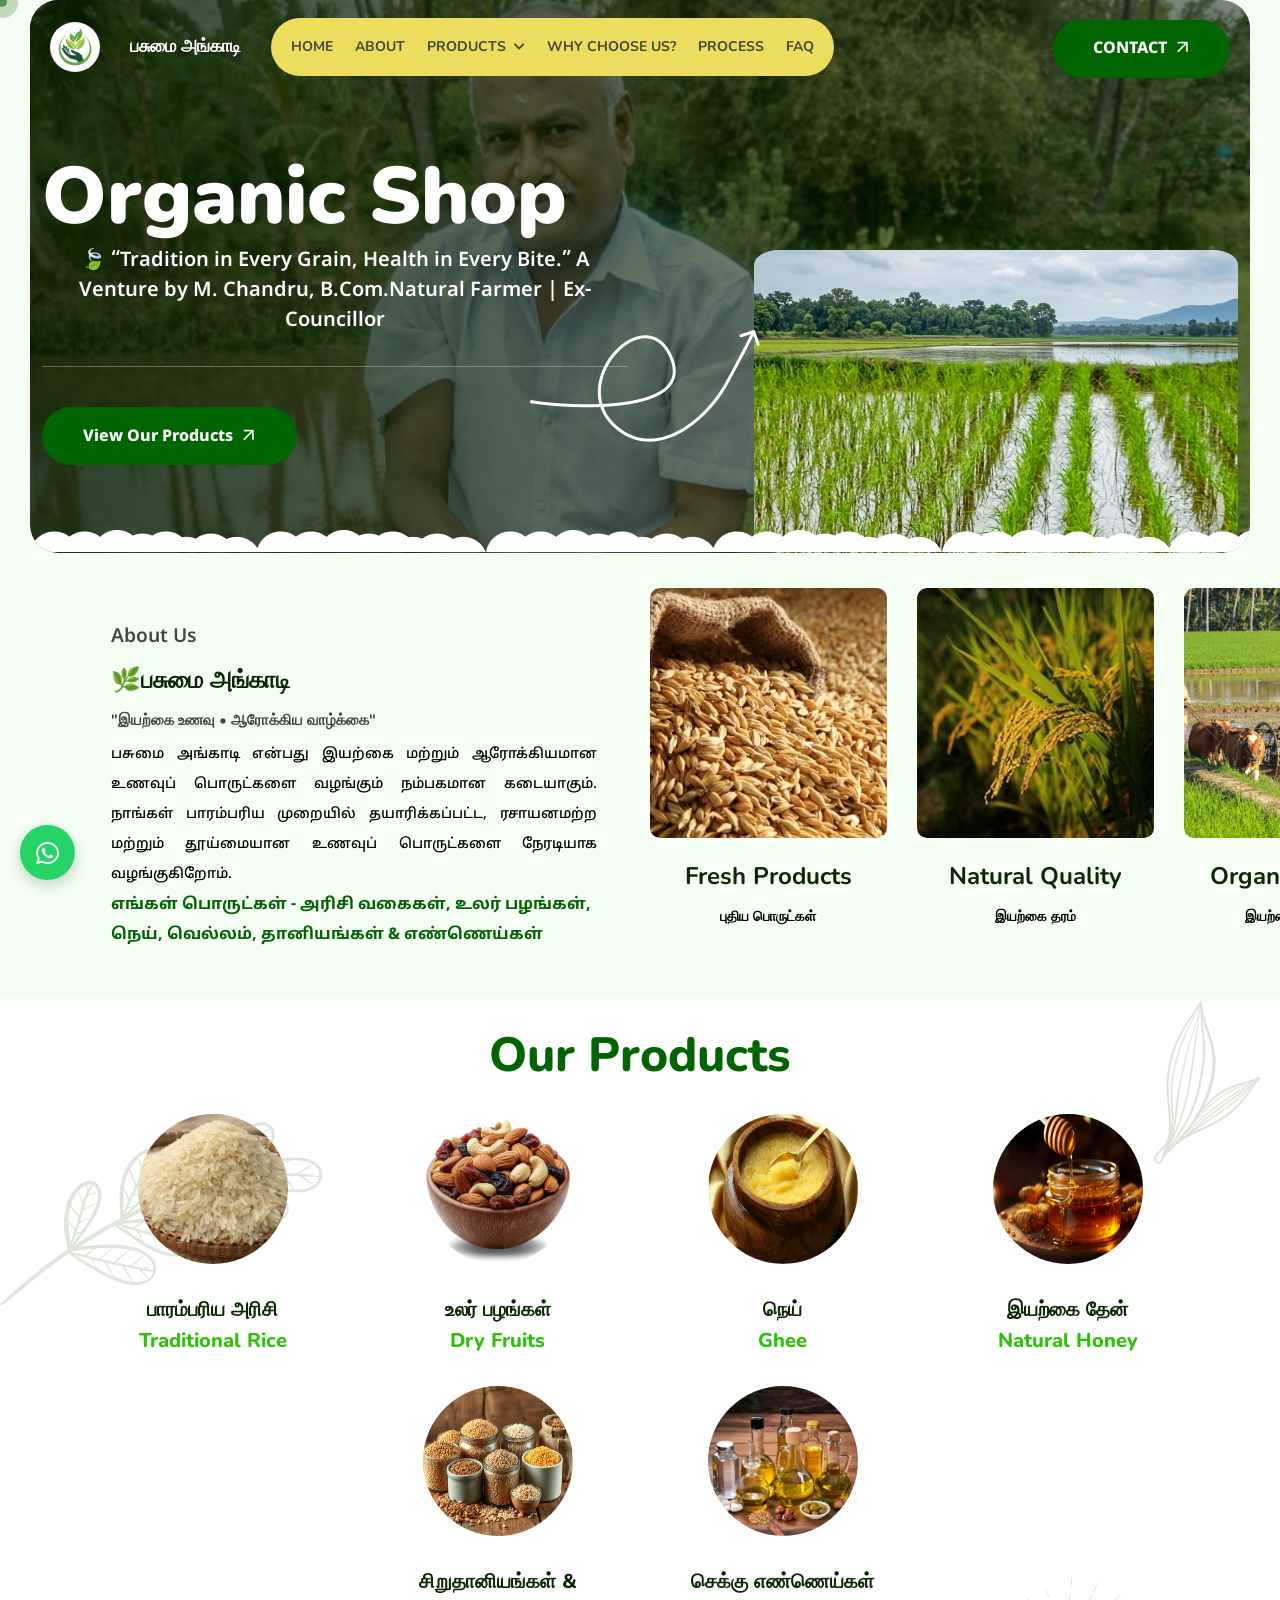
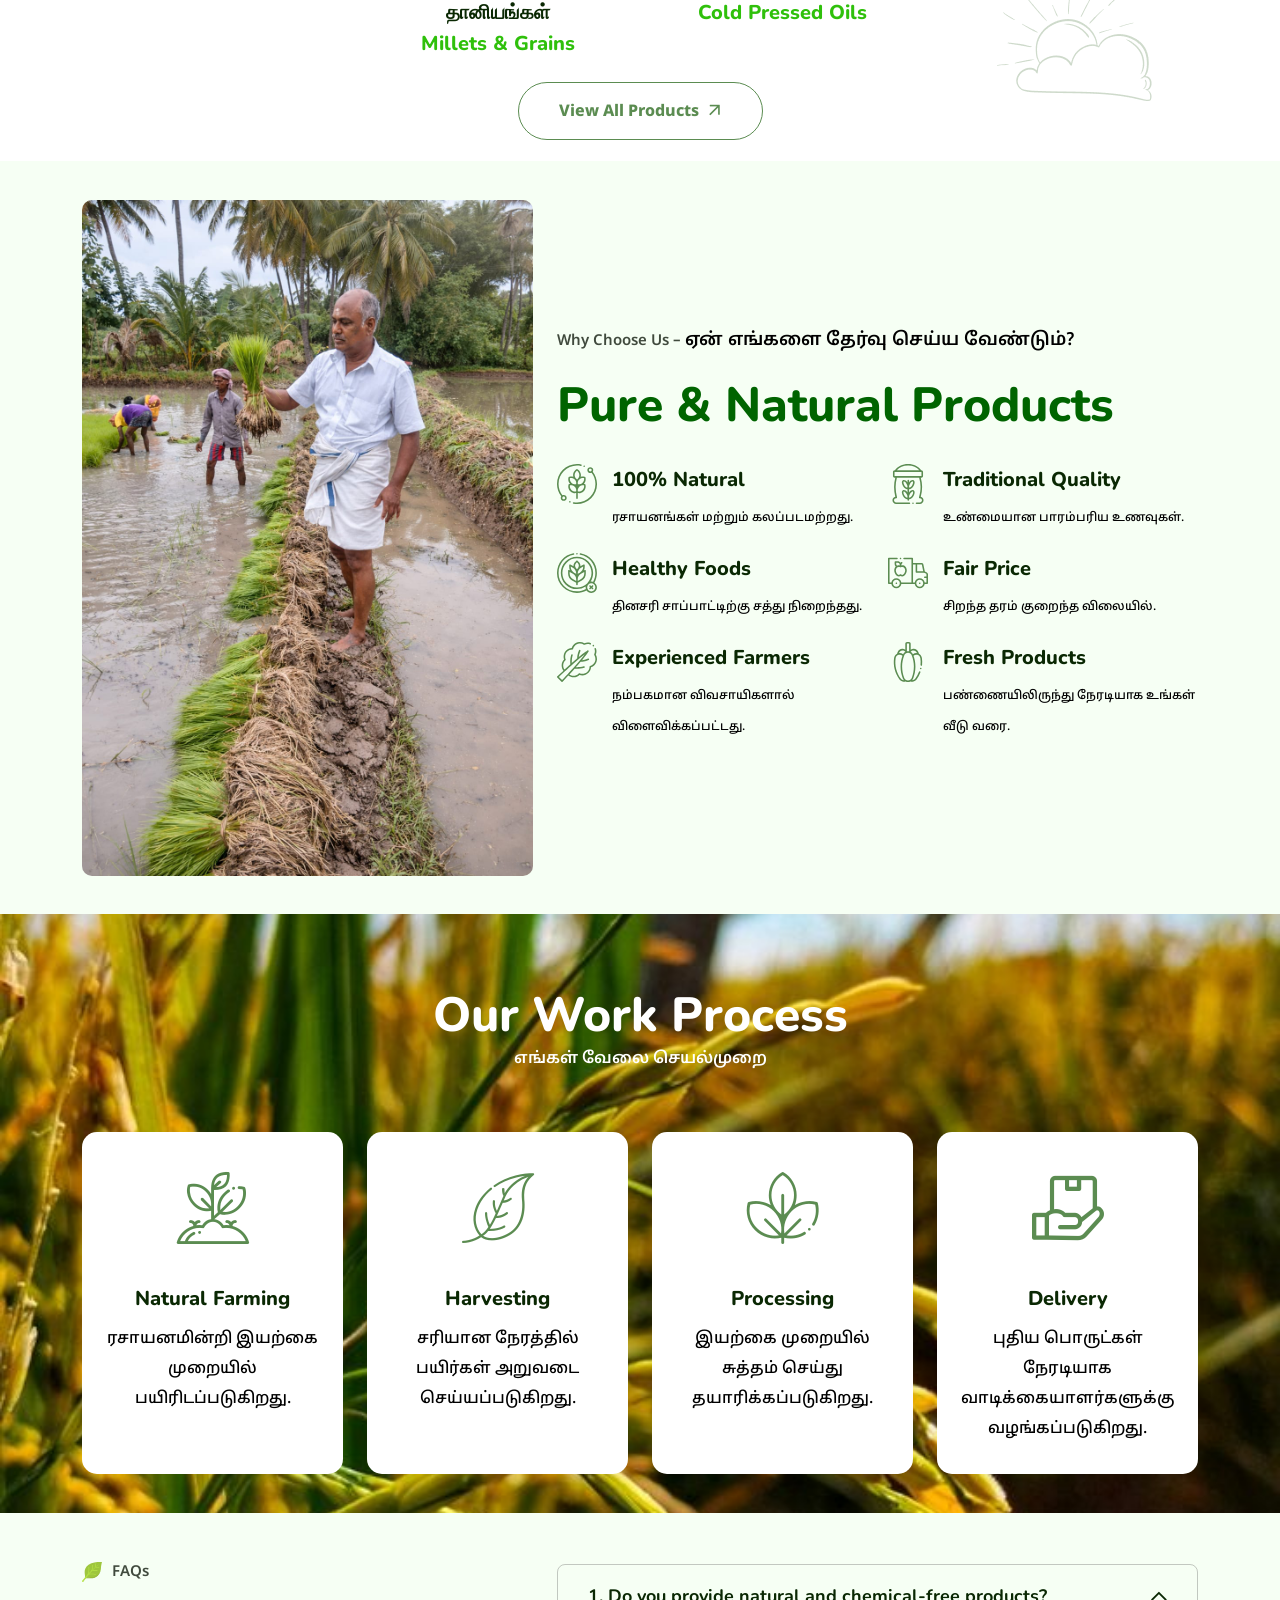
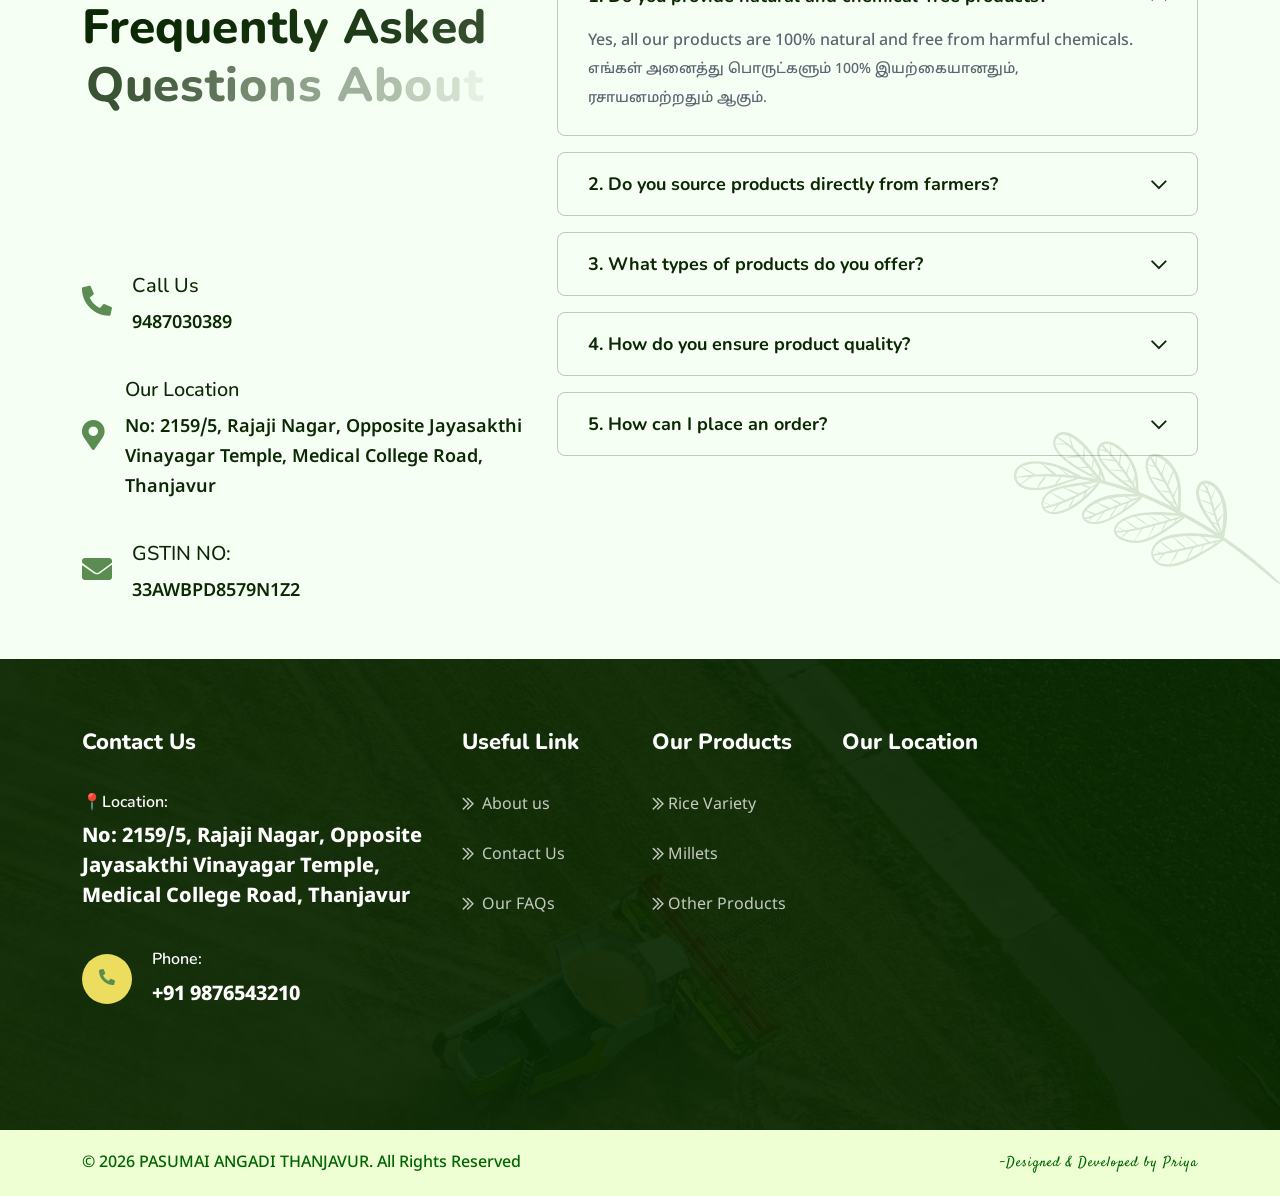
==== commit 7dde741d: "changesdemo" ====
--- a/modinathemes.com/agron-html/index.html
+++ b/modinathemes.com/agron-html/index.html
@@ -419,8 +419,10 @@
                     <div class="col-xl-3 col-lg-4 col-md-6 col-sm-6 wow fadeInUp" data-wow-delay=".2s">
                         <div class="product-box-items-2">
                             <div class="image">
-                                <img src="assets/img/rice.jpg" 
+                                  <a href="rice.html">
+                                <img src="assets/img/rice.jpg"
                                 alt="img" style="width: 150px;height: 150px;border-radius: 50%;">
+                                </a>
                             </div>
                             <div class="content">
                                <h3 style="font-size:20px;">
@@ -434,8 +436,10 @@
                     <div class="col-xl-3 col-lg-4 col-md-6 col-sm-6 wow fadeInUp" data-wow-delay=".4s">
                         <div class="product-box-items-2">
                             <div class="image">
-                                 <img src="assets/img/dry.jpg" 
+                                <a href="dryfruits.html">
+                                 <img src="assets/img/dry.jpg"
                                 alt="img" style="width: 150px;height: 150px;border-radius: 50%;">
+                                </a>
                             </div>
                             <div class="content">
                               <h3 style="font-size:20px;">
@@ -449,8 +453,10 @@
                     <div class="col-xl-3 col-lg-4 col-md-6 col-sm-6 wow fadeInUp" data-wow-delay=".6s">
                         <div class="product-box-items-2">
                             <div class="image">
+                                  <a href="dryfruits.html">
                              <img src="assets/img/ghee.jpg" 
                                 alt="img" style="width: 150px;height: 150px;border-radius: 50%;">
+                                </a>
                             </div>
                             <div class="content">
 <h3 style="font-size:20px;">
@@ -464,8 +470,10 @@
                     <div class="col-xl-3 col-lg-4 col-md-6 col-sm-6 wow fadeInUp" data-wow-delay=".8s">
                         <div class="product-box-items-2">
                             <div class="image">
-                          <img src="assets/img/honey1.jpg" 
-                                alt="img" style="width: 150px;height: 150px;border-radius: 50%;">
+                           <a href="dryfruits.html">
+                <img src="assets/img/honey1.jpg" alt="Natural Honey"
+                     style="width:150px; height:150px; border-radius:50%;">
+            </a>
                             </div>
                             <div class="content">
                              <h3 style="font-size:20px;">
@@ -476,36 +484,44 @@
                             </div>
                         </div>
                     </div>
-                    <div class="col-xl-3 col-lg-4 col-md-6 col-sm-6 wow fadeInUp" data-wow-delay=".2s">
-                        <div class="product-box-items-2">
-                            <div class="image">
-              <img src="assets/img/grains.jpg" 
-                                alt="img" style="width: 150px;height: 150px;border-radius: 50%;">
-                            </div>
-                            <div class="content">
-                              <h3 style="font-size:20px;">
-    சிறுதானியங்கள் & தானியங்கள் <br>
-    <span style="color:#2fc00b;">Millets & Grains</span>
-</h3>
-
-                            </div>
-                        </div>
-                    </div>
-                    <div class="col-xl-3 col-lg-4 col-md-6 col-sm-6 wow fadeInUp" data-wow-delay=".4s">
-                        <div class="product-box-items-2">
-                            <div class="image">
-                         <div class="image">
-              <img src="assets/img/oil.jpg" alt="img" style="width: 150px;height: 150px;border-radius: 50%;">
-                            </div>
-                            <div class="content">
-                             <h3 style="font-size:20px;">
-    செக்கு எண்ணெய்கள் <br>
-    <span style="color:#2fc00b;">Cold Pressed Oils</span>
-</h3>
-                            </div>
-                        </div>
-                    </div>
-                </div>
+                   <div class="col-xl-3 col-lg-4 col-md-6 col-sm-6 wow fadeInUp" data-wow-delay=".2s">
+    <div class="product-box-items-2">
+
+        <div class="image">
+            <a href="millets.html">
+                <img src="assets/img/grains.jpg" alt="Millets & Grains"
+                     style="width:150px; height:150px; border-radius:50%;">
+            </a>
+        </div>
+
+        <div class="content">
+            <h3 style="font-size:20px;">
+                சிறுதானியங்கள் & தானியங்கள் <br>
+                <span style="color:#2fc00b;">Millets & Grains</span>
+            </h3>
+        </div>
+
+    </div>
+</div>
+                   <div class="col-xl-3 col-lg-4 col-md-6 col-sm-6 wow fadeInUp" data-wow-delay=".4s">
+    <div class="product-box-items-2">
+        
+        <div class="image">
+            <a href="dryfruits.html">
+                <img src="assets/img/oil.jpg" alt="Cold Pressed Oils"
+                     style="width:150px; height:150px; border-radius:50%;">
+            </a>
+        </div>
+
+        <div class="content">
+            <h3 style="font-size:20px;">
+                செக்கு எண்ணெய்கள் <br>
+                <span style="color:#2fc00b;">Cold Pressed Oils</span>
+            </h3>
+        </div>
+
+    </div>
+</div>
                 <div class="product-bottom-btn text-center wow fadeInUp" data-wow-delay=".9s" style="margin-top:2%;">
                     <a href="rice.html" class="theme-btn">
                         View All Products <i class="far fa-arrow-right"></i>
